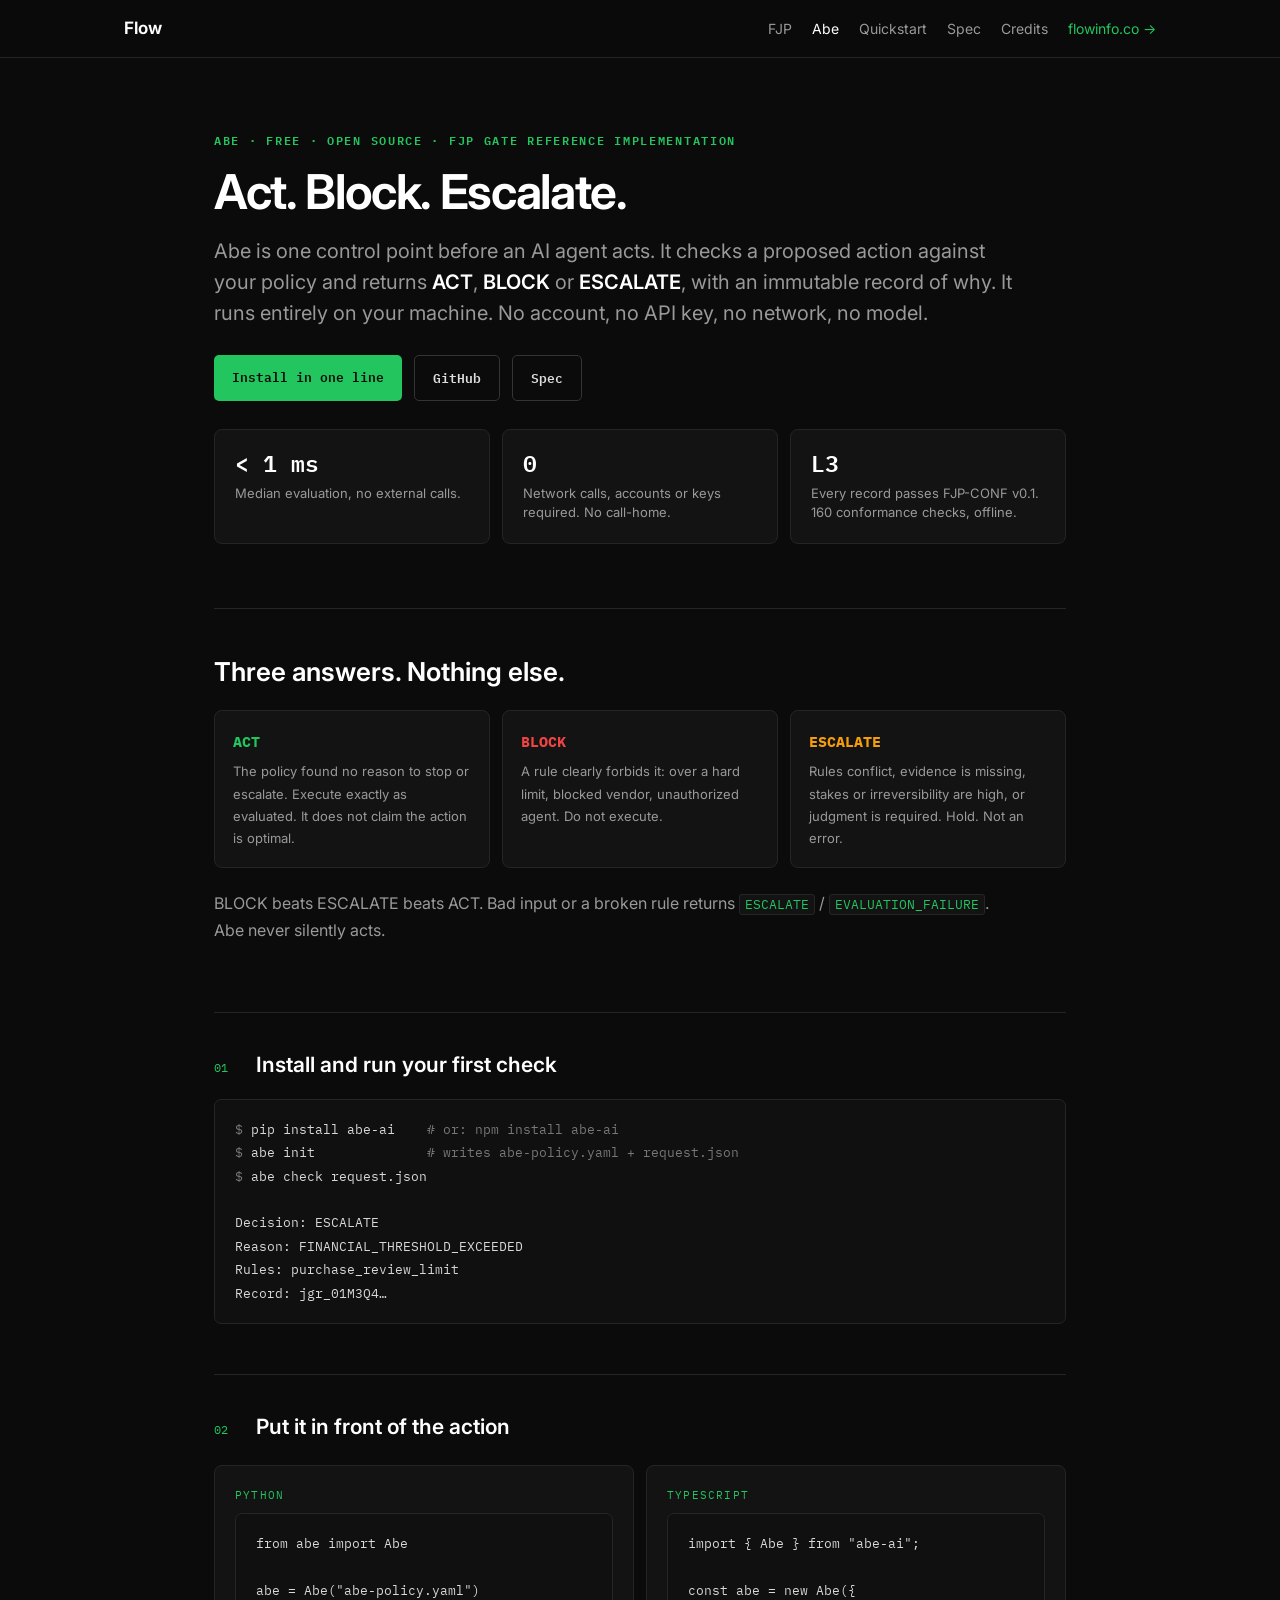
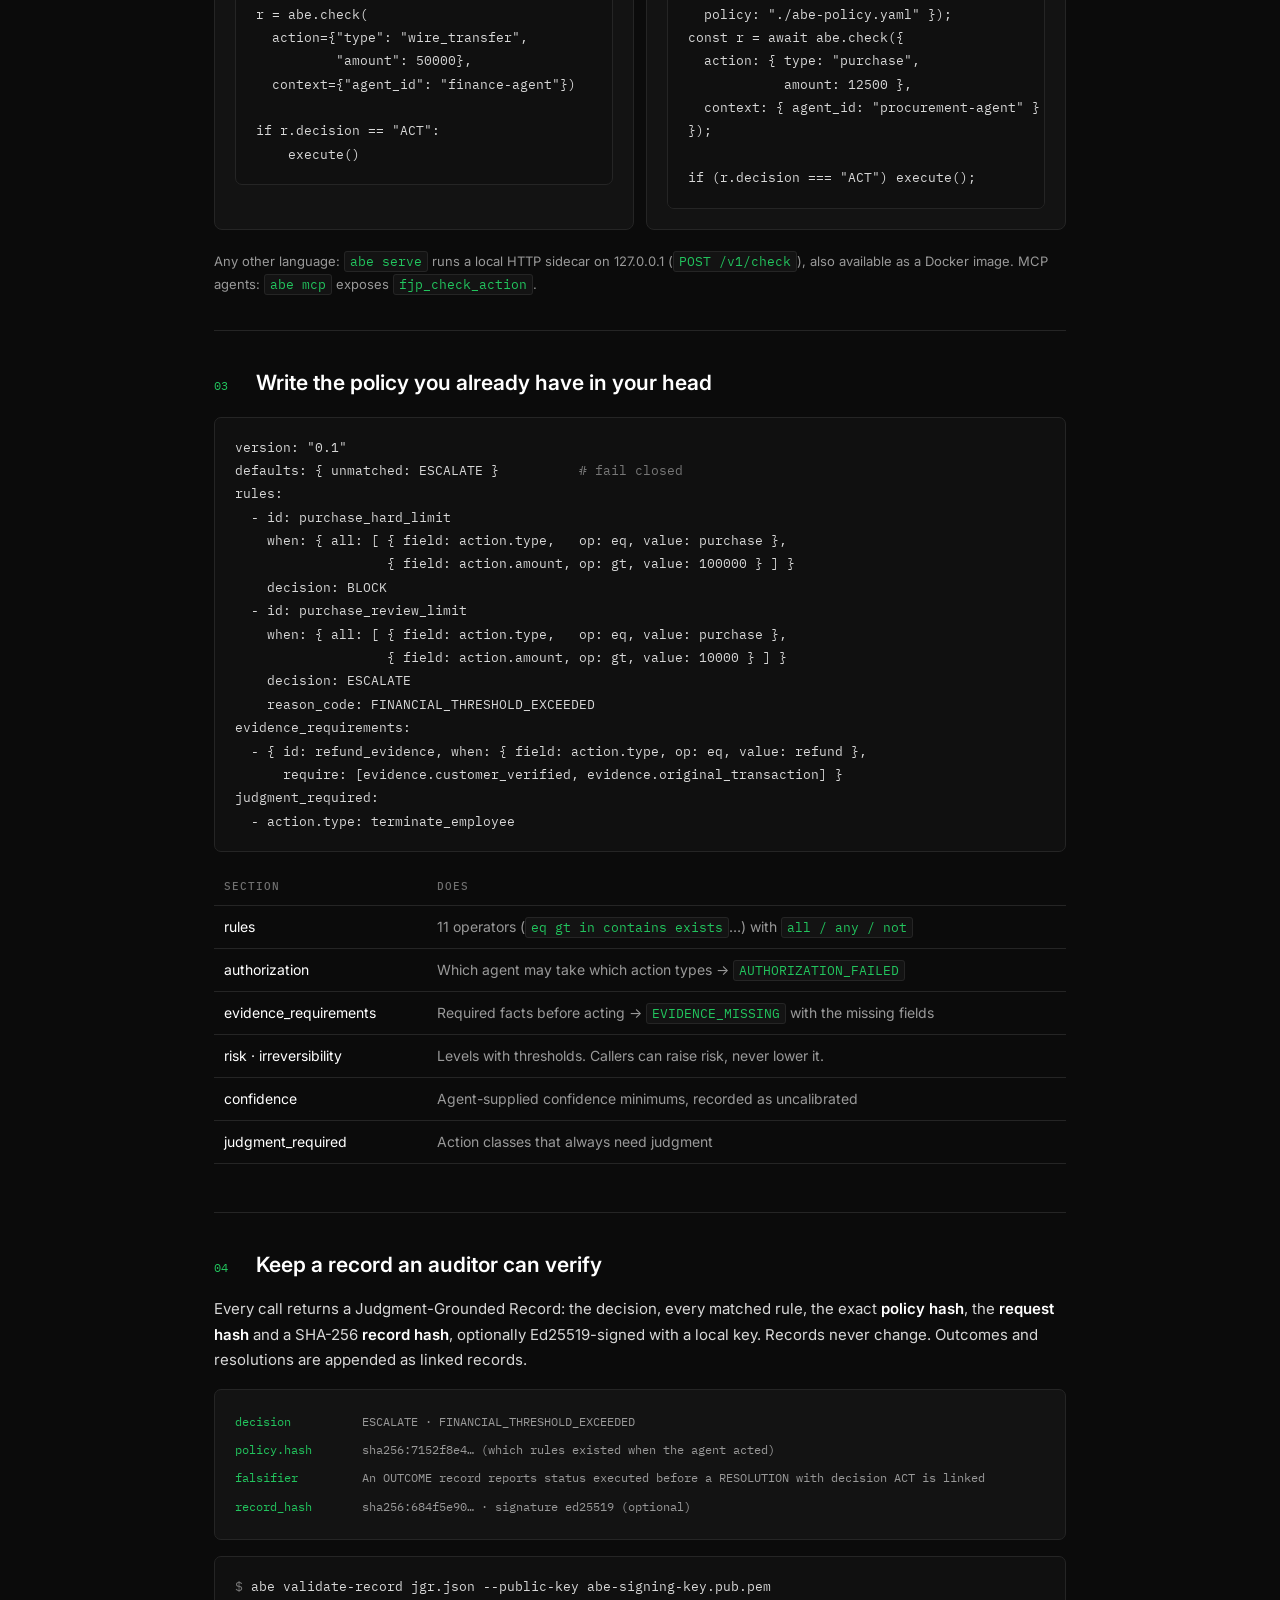
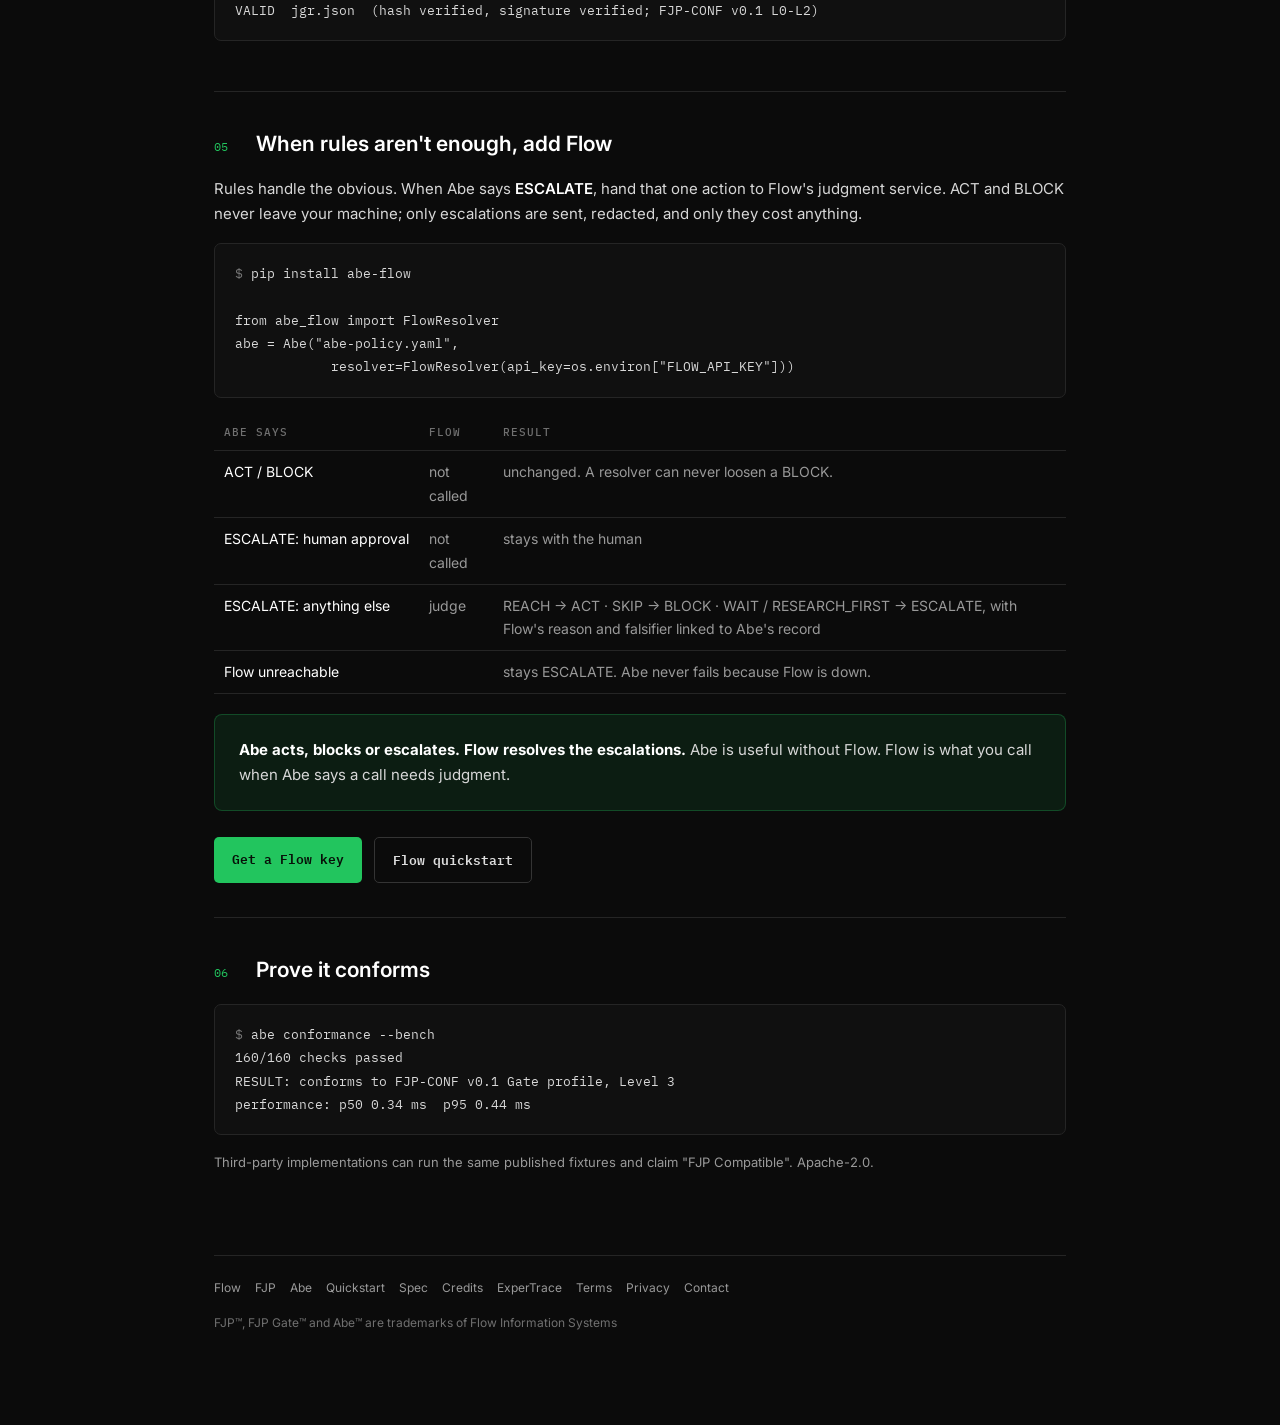
==== web/abe.html @ 2d12c3e0 "Add files via upload" ====
<!DOCTYPE html><html lang="en"><head><meta charset="UTF-8"><meta name="viewport" content="width=device-width, initial-scale=1.0"><title>Abe | Act. Block. Escalate.</title><meta name="description" content="Abe is one control point before an AI agent acts: deterministic ACT, BLOCK or ESCALATE with an immutable Judgment-Grounded Record. Free, local, no account."><link rel="preconnect" href="https://fonts.googleapis.com"><link href="https://fonts.googleapis.com/css2?family=IBM+Plex+Mono:wght@400;500;600&family=Inter:wght@400;500;600;650&display=swap" rel="stylesheet"><style>
*,*::before,*::after{box-sizing:border-box;margin:0;padding:0}
:root{--bg:#0b0b0b;--surface:#131313;--surface2:#101010;--border:#252525;--border2:#343434;--text:#d7d7d7;--muted:#999;--dim:#707070;--white:#fff;--green:#22c55e;--green2:#16a34a;--green-dim:rgba(34,197,94,.10);--amber:#f59e0b;--red:#ef4444;--mono:'IBM Plex Mono','Menlo','Consolas',monospace;--sans:'Inter',-apple-system,BlinkMacSystemFont,'Segoe UI',sans-serif}
html{scroll-behavior:smooth}body{background:var(--bg);color:var(--text);font-family:var(--sans);font-size:15px;line-height:1.7;-webkit-font-smoothing:antialiased}
a{color:var(--green);text-decoration:none}a:hover{text-decoration:underline}
.fnav{position:sticky;top:0;z-index:100;background:rgba(11,11,11,.96);border-bottom:1px solid var(--border);backdrop-filter:blur(8px)}
.fnav-in{max-width:1080px;margin:0 auto;padding:14px 24px;display:flex;justify-content:space-between;align-items:center;gap:18px}.brand{color:#fff;text-decoration:none;font-weight:650;font-size:17px}.navlinks{display:flex;gap:20px;align-items:center;white-space:nowrap}.navlinks a{color:var(--muted);text-decoration:none;font-size:14px}.navlinks a:hover,.navlinks a.on{color:#fff}.navlinks a.home{color:var(--green)}
.container{max-width:900px;margin:0 auto;padding:72px 24px 92px}.hero{margin-bottom:64px}.eyebrow{font-family:var(--mono);color:var(--green);font-size:12px;font-weight:600;letter-spacing:1.7px;text-transform:uppercase;margin-bottom:16px}h1{color:#fff;font-size:48px;line-height:1.08;letter-spacing:-1.35px;font-weight:650;max-width:860px}h2{color:#fff;font-size:26px;line-height:1.28;font-weight:620;margin-bottom:12px}h3{color:#fff;font-size:17px;line-height:1.4;font-weight:600;margin-bottom:7px}.lede{color:var(--muted);font-size:20px;line-height:1.55;max-width:800px;margin-top:18px}.hero-actions{display:flex;gap:12px;flex-wrap:wrap;margin-top:26px}.btn{display:inline-block;font-family:var(--mono);font-size:13px;font-weight:600;padding:11px 18px;border-radius:5px;text-decoration:none}.btn.primary{background:var(--green);color:#071008}.btn.secondary{border:1px solid var(--border2);color:#ddd}.btn:hover{opacity:.88;text-decoration:none}
.section{padding:46px 0;border-top:1px solid var(--border)}.section-intro{color:var(--muted);font-size:16px;max-width:780px;margin-bottom:22px}.small{color:var(--muted);font-size:13px}.mono{font-family:var(--mono)}.strong{color:#fff;font-weight:600}
.proof-strip{display:grid;grid-template-columns:repeat(3,1fr);gap:12px;margin:28px 0 14px}.metric{background:var(--surface);border:1px solid var(--border);border-radius:8px;padding:20px}.metric .n{font-family:var(--mono);font-size:23px;line-height:1.15;color:#fff;font-weight:600;margin-bottom:7px}.metric .l{font-size:13px;color:var(--muted);line-height:1.5}
.loop{display:grid;grid-template-columns:repeat(7,auto);gap:9px;align-items:center;margin:26px 0;overflow-x:auto;padding-bottom:5px}.loopbox{min-width:122px;background:var(--surface);border:1px solid var(--border);border-radius:7px;padding:16px 14px}.loopbox b{display:block;color:#fff;font-size:13px;margin-bottom:3px}.loopbox span{display:block;color:var(--muted);font-size:12px;line-height:1.4}.loopbox.hot{border-color:rgba(34,197,94,.5);background:var(--green-dim)}.arrow{font-family:var(--mono);color:var(--dim);text-align:center}.loop-return{font-family:var(--mono);font-size:12px;color:var(--green);margin-top:8px}
.callout{padding:22px 24px;border:1px solid rgba(34,197,94,.27);background:var(--green-dim);border-radius:8px;margin:20px 0}.callout strong{color:#fff}.quote{font-size:20px;line-height:1.55;color:#fff;margin:8px 0 4px;font-weight:500}
.case-grid{display:grid;grid-template-columns:1fr 1fr;gap:14px;margin:24px 0}.case{background:var(--surface);border:1px solid var(--border);border-radius:8px;overflow:hidden}.case-head{padding:20px 22px;border-bottom:1px solid var(--border)}.case-tag{font-family:var(--mono);font-size:11px;letter-spacing:1.2px;text-transform:uppercase;color:var(--green);margin-bottom:8px}.case-body{padding:22px}.case-body p{color:var(--muted);font-size:14px;margin-bottom:13px}.case-facts{display:grid;grid-template-columns:1fr 1fr;gap:8px;margin:18px 0}.fact{background:var(--surface2);border:1px solid var(--border);border-radius:6px;padding:12px}.fact b{display:block;color:#fff;font-family:var(--mono);font-size:16px;margin-bottom:2px}.fact span{font-size:11px;color:var(--muted);line-height:1.4;display:block}.case-verdict{border-top:1px solid var(--border);padding-top:16px;margin-top:16px}.case-verdict b{font-family:var(--mono);font-size:12px;color:var(--green);letter-spacing:.8px}.case-verdict p{margin-top:5px;margin-bottom:0;color:#ddd}
.agent-map{display:grid;grid-template-columns:1fr auto 1.1fr auto 1fr;gap:10px;align-items:stretch;margin:20px 0}.agentbox{background:var(--surface);border:1px solid var(--border);border-radius:7px;padding:18px}.agentbox.hot{background:var(--green-dim);border-color:rgba(34,197,94,.45)}.agentbox b{display:block;color:#fff;margin-bottom:5px}.agentbox span{color:var(--muted);font-size:13px;line-height:1.5}.postures{display:grid;grid-template-columns:repeat(3,1fr);gap:12px;margin:20px 0}.posture{background:var(--surface);border:1px solid var(--border);border-radius:7px;padding:16px}.posture b{font-family:var(--mono);display:block;margin-bottom:5px}.posture p{font-size:13px;color:var(--muted);margin:0}.posture.go b{color:var(--green)}.posture.hold b{color:var(--amber)}.posture.esc b{color:#fff}
.code{background:var(--surface2);border:1px solid var(--border);border-radius:7px;padding:18px 20px;font-family:var(--mono);font-size:13px;line-height:1.8;overflow-x:auto;white-space:pre;color:#d8d8d8;margin:16px 0}code{font-family:var(--mono);color:var(--green);background:var(--surface);border:1px solid var(--border);padding:1px 5px;border-radius:3px;font-size:13px}
.two{display:grid;grid-template-columns:1fr 1fr;gap:12px;margin:20px 0}.card{background:var(--surface);border:1px solid var(--border);border-radius:8px;padding:20px}.card p{font-size:14px;color:var(--muted);margin:0}.tag{font-family:var(--mono);font-size:11px;text-transform:uppercase;letter-spacing:1.2px;color:var(--green);margin-bottom:9px}.clean{list-style:none;display:grid;gap:9px;margin:16px 0}.clean li{color:var(--muted);padding-left:19px;position:relative}.clean li::before{content:'→';position:absolute;left:0;color:var(--green);font-family:var(--mono)}
.steps{counter-reset:step}.step{padding:34px 0;border-top:1px solid var(--border)}.step-head{display:flex;gap:14px;align-items:baseline;margin-bottom:14px}.step-num{font-family:var(--mono);font-size:12px;color:var(--green);min-width:28px}.step-title{font-size:21px;color:#fff;font-weight:600}.note{background:var(--green-dim);border:1px solid rgba(34,197,94,.25);border-radius:7px;padding:16px 18px;margin:16px 0;color:#ddd;font-size:14px}.note strong{color:#fff}
.record{background:var(--surface);border:1px solid var(--border);border-radius:7px;padding:18px 20px;margin:16px 0;font-family:var(--mono);font-size:12px}.record-row{display:grid;grid-template-columns:115px 1fr;gap:12px;padding:4px 0}.record-key{color:var(--green)}.record-val{color:var(--muted)}
.footer{border-top:1px solid var(--border);margin-top:48px;padding-top:22px;color:var(--dim);font-size:12px;display:flex;justify-content:space-between;gap:14px;flex-wrap:wrap}.footer a{color:var(--muted);text-decoration:none}.footer-links{display:flex;gap:14px;flex-wrap:wrap}
.specwrap{max-width:760px;margin:0 auto;padding:52px 24px 80px}.specwrap header{border-bottom:2px solid #ddd;padding-bottom:16px;margin-bottom:34px}.specwrap h1{font-family:var(--mono);font-size:21px;letter-spacing:.2px;color:#111}.specpage{background:#faf9f7;color:#222}.specpage .fnav{background:#faf9f7;border-color:#e3e1dc}.specpage .brand,.specpage .navlinks a.on{color:#111}.specpage .navlinks a{color:#777}.specpage .navlinks a:hover{color:#111}.specpage h2{font-family:var(--mono);font-size:11px;letter-spacing:1px;text-transform:uppercase;color:#888;margin:30px 0 8px}.specpage p,.specpage li{color:#333}.specpage code{background:#efede9;border-color:#e2dfd8;color:#111}.spec-meta{font-size:11px;color:#888;font-family:var(--mono)}.spec-table{width:100%;border-collapse:collapse;margin:12px 0 16px;font-size:12px}.spec-table th,.spec-table td{text-align:left;vertical-align:top;padding:7px 8px;border-bottom:1px solid #e5e2dc}.spec-table th{text-transform:uppercase;letter-spacing:.5px;color:#888;font-size:10px}.lvl{border-left:2px solid #222;padding-left:15px;margin:12px 0;color:#444}.lvl b{display:block;color:#222}.spec-callout{background:#f1efe9;border:1px solid #e1ddd4;border-radius:4px;padding:16px;margin:16px 0;font-size:13px}.specpage .footer{border-color:#e5e2dc;color:#aaa}.specpage .footer a{color:#777}
.worked{background:var(--surface);border:1px solid rgba(245,158,11,.35);border-radius:8px;padding:22px;margin:20px 0}.worked .label{font-family:var(--mono);font-size:10px;letter-spacing:1.2px;text-transform:uppercase;color:var(--amber);margin-bottom:8px}.worked h3{font-size:18px;color:#fff;margin-bottom:10px}.worked p{font-size:14px;color:var(--muted);margin-bottom:10px}.worked .chain{font-family:var(--mono);font-size:12px;line-height:1.8;color:var(--text);background:#0f0f0f;border:1px solid var(--border);border-radius:6px;padding:14px 16px;margin:14px 0}.worked strong{color:#fff}
@media(max-width:760px){.container{padding-top:52px}h1{font-size:38px}.lede{font-size:18px}.proof-strip,.case-grid,.two,.postures{grid-template-columns:1fr}.agent-map{grid-template-columns:1fr}.agent-map .arrow{transform:rotate(90deg)}.navlinks{overflow-x:auto;gap:14px}.navlinks a.home{display:none}.case-facts{grid-template-columns:1fr 1fr}.loop{grid-template-columns:1fr}.loop .arrow{transform:rotate(90deg)}.loopbox{min-width:0}.record-row{grid-template-columns:1fr}.specwrap{padding-top:34px}}

.dec{display:grid;grid-template-columns:repeat(3,1fr);gap:12px;margin:22px 0}.decbox{background:var(--surface);border:1px solid var(--border);border-radius:8px;padding:18px}.decbox b{font-family:var(--mono);display:block;margin-bottom:6px;font-size:15px}.decbox p{font-size:13px;color:var(--muted);margin:0}.decbox.act b{color:var(--green)}.decbox.block b{color:var(--red)}.decbox.esc b{color:var(--amber)}
.tbl{width:100%;border-collapse:collapse;margin:14px 0;font-size:14px}.tbl th,.tbl td{text-align:left;padding:9px 10px;border-bottom:1px solid var(--border);vertical-align:top}.tbl th{font-family:var(--mono);font-size:11px;letter-spacing:1px;text-transform:uppercase;color:var(--dim);font-weight:500}.tbl td{color:var(--muted)}.tbl td:first-child{color:#fff;white-space:nowrap}
.two>.card,.dec>.decbox{min-width:0}
@media(max-width:760px){.dec{grid-template-columns:1fr}.tbl{font-size:13px}.tbl td:first-child{white-space:normal}}
</style></head><body>
<nav class="fnav" aria-label="Site"><div class="fnav-in"><a class="brand" href="https://flowinfo.co/">Flow</a><div class="navlinks"><a href="/">FJP</a><a class="on" href="/abe">Abe</a><a href="/quickstart">Quickstart</a><a href="/conformance/v0.1/">Spec</a><a href="/credits">Credits</a><a class="home" href="https://flowinfo.co/">flowinfo.co →</a></div></div></nav><main class="container">
<section class="hero"><div class="eyebrow">Abe · free · open source · FJP Gate reference implementation</div><h1>Act. Block. Escalate.</h1><p class="lede">Abe is one control point before an AI agent acts. It checks a proposed action against your policy and returns <span class="strong">ACT</span>, <span class="strong">BLOCK</span> or <span class="strong">ESCALATE</span>, with an immutable record of why. It runs entirely on your machine. No account, no API key, no network, no model.</p><div class="hero-actions"><a class="btn primary" href="#install">Install in one line</a><a class="btn secondary" href="https://github.com/flowinfosystems-index/abe">GitHub</a><a class="btn secondary" href="https://github.com/flowinfosystems-index/abe/blob/main/SPEC.md">Spec</a></div>
<div class="proof-strip"><div class="metric"><div class="n">&lt; 1 ms</div><div class="l">Median evaluation, no external calls.</div></div><div class="metric"><div class="n">0</div><div class="l">Network calls, accounts or keys required. No call-home.</div></div><div class="metric"><div class="n">L3</div><div class="l">Every record passes FJP-CONF v0.1. 160 conformance checks, offline.</div></div></div></section>

<section class="section"><h2>Three answers. Nothing else.</h2><div class="dec"><div class="decbox act"><b>ACT</b><p>The policy found no reason to stop or escalate. Execute exactly as evaluated. It does not claim the action is optimal.</p></div><div class="decbox block"><b>BLOCK</b><p>A rule clearly forbids it: over a hard limit, blocked vendor, unauthorized agent. Do not execute.</p></div><div class="decbox esc"><b>ESCALATE</b><p>Rules conflict, evidence is missing, stakes or irreversibility are high, or judgment is required. Hold. Not an error.</p></div></div><p class="section-intro">BLOCK beats ESCALATE beats ACT. Bad input or a broken rule returns <code>ESCALATE</code> / <code>EVALUATION_FAILURE</code>. Abe never silently acts.</p></section>

<section class="step" id="install"><div class="step-head"><span class="step-num">01</span><span class="step-title">Install and run your first check</span></div><div class="code"><span style="color:#777">$</span> pip install abe-ai    <span style="color:#777"># or: npm install abe-ai</span>
<span style="color:#777">$</span> abe init              <span style="color:#777"># writes abe-policy.yaml + request.json</span>
<span style="color:#777">$</span> abe check request.json

Decision: ESCALATE
Reason: FINANCIAL_THRESHOLD_EXCEEDED
Rules: purchase_review_limit
Record: jgr_01M3Q4…</div></section>

<section class="step"><div class="step-head"><span class="step-num">02</span><span class="step-title">Put it in front of the action</span></div><div class="two"><div class="card"><div class="tag">Python</div><div class="code" style="margin:0">from abe import Abe

abe = Abe("abe-policy.yaml")
r = abe.check(
  action={"type": "wire_transfer",
          "amount": 50000},
  context={"agent_id": "finance-agent"})

if r.decision == "ACT":
    execute()</div></div><div class="card"><div class="tag">TypeScript</div><div class="code" style="margin:0">import { Abe } from "abe-ai";

const abe = new Abe({
  policy: "./abe-policy.yaml" });
const r = await abe.check({
  action: { type: "purchase",
            amount: 12500 },
  context: { agent_id: "procurement-agent" }
});

if (r.decision === "ACT") execute();</div></div></div><p class="small">Any other language: <code>abe serve</code> runs a local HTTP sidecar on 127.0.0.1 (<code>POST /v1/check</code>), also available as a Docker image. MCP agents: <code>abe mcp</code> exposes <code>fjp_check_action</code>.</p></section>

<section class="step"><div class="step-head"><span class="step-num">03</span><span class="step-title">Write the policy you already have in your head</span></div><div class="code">version: "0.1"
defaults: { unmatched: ESCALATE }          <span style="color:#777"># fail closed</span>
rules:
  - id: purchase_hard_limit
    when: { all: [ { field: action.type,   op: eq, value: purchase },
                   { field: action.amount, op: gt, value: 100000 } ] }
    decision: BLOCK
  - id: purchase_review_limit
    when: { all: [ { field: action.type,   op: eq, value: purchase },
                   { field: action.amount, op: gt, value: 10000 } ] }
    decision: ESCALATE
    reason_code: FINANCIAL_THRESHOLD_EXCEEDED
evidence_requirements:
  - { id: refund_evidence, when: { field: action.type, op: eq, value: refund },
      require: [evidence.customer_verified, evidence.original_transaction] }
judgment_required:
  - action.type: terminate_employee</div><table class="tbl"><tr><th>Section</th><th>Does</th></tr><tr><td>rules</td><td>11 operators (<code>eq gt in contains exists</code>…) with <code>all / any / not</code></td></tr><tr><td>authorization</td><td>Which agent may take which action types → <code>AUTHORIZATION_FAILED</code></td></tr><tr><td>evidence_requirements</td><td>Required facts before acting → <code>EVIDENCE_MISSING</code> with the missing fields</td></tr><tr><td>risk · irreversibility</td><td>Levels with thresholds. Callers can raise risk, never lower it.</td></tr><tr><td>confidence</td><td>Agent-supplied confidence minimums, recorded as uncalibrated</td></tr><tr><td>judgment_required</td><td>Action classes that always need judgment</td></tr></table></section>

<section class="step"><div class="step-head"><span class="step-num">04</span><span class="step-title">Keep a record an auditor can verify</span></div><p>Every call returns a Judgment-Grounded Record: the decision, every matched rule, the exact <span class="strong">policy hash</span>, the <span class="strong">request hash</span> and a SHA-256 <span class="strong">record hash</span>, optionally Ed25519-signed with a local key. Records never change. Outcomes and resolutions are appended as linked records.</p><div class="record"><div class="record-row"><span class="record-key">decision</span><span class="record-val">ESCALATE · FINANCIAL_THRESHOLD_EXCEEDED</span></div><div class="record-row"><span class="record-key">policy.hash</span><span class="record-val">sha256:7152f8e4… (which rules existed when the agent acted)</span></div><div class="record-row"><span class="record-key">falsifier</span><span class="record-val">An OUTCOME record reports status executed before a RESOLUTION with decision ACT is linked</span></div><div class="record-row"><span class="record-key">record_hash</span><span class="record-val">sha256:684f5e90… · signature ed25519 (optional)</span></div></div><div class="code"><span style="color:#777">$</span> abe validate-record jgr.json --public-key abe-signing-key.pub.pem
VALID  jgr.json  (hash verified, signature verified; FJP-CONF v0.1 L0-L2)</div></section>

<section class="step" id="flow"><div class="step-head"><span class="step-num">05</span><span class="step-title">When rules aren't enough, add Flow</span></div><p>Rules handle the obvious. When Abe says <span class="strong">ESCALATE</span>, hand that one action to Flow's judgment service. ACT and BLOCK never leave your machine; only escalations are sent, redacted, and only they cost anything.</p><div class="code"><span style="color:#777">$</span> pip install abe-flow

from abe_flow import FlowResolver
abe = Abe("abe-policy.yaml",
            resolver=FlowResolver(api_key=os.environ["FLOW_API_KEY"]))</div><table class="tbl"><tr><th>Abe says</th><th>Flow</th><th>Result</th></tr><tr><td>ACT / BLOCK</td><td>not called</td><td>unchanged. A resolver can never loosen a BLOCK.</td></tr><tr><td>ESCALATE: human approval</td><td>not called</td><td>stays with the human</td></tr><tr><td>ESCALATE: anything else</td><td>judge</td><td>REACH → ACT · SKIP → BLOCK · WAIT / RESEARCH_FIRST → ESCALATE, with Flow's reason and falsifier linked to Abe's record</td></tr><tr><td>Flow unreachable</td><td></td><td>stays ESCALATE. Abe never fails because Flow is down.</td></tr></table><div class="callout"><strong>Abe acts, blocks or escalates. Flow resolves the escalations.</strong> Abe is useful without Flow. Flow is what you call when Abe says a call needs judgment.</div><div class="hero-actions"><a class="btn primary" href="/credits">Get a Flow key</a><a class="btn secondary" href="/quickstart">Flow quickstart</a></div></section>

<section class="step"><div class="step-head"><span class="step-num">06</span><span class="step-title">Prove it conforms</span></div><div class="code"><span style="color:#777">$</span> abe conformance --bench
160/160 checks passed
RESULT: conforms to FJP-CONF v0.1 Gate profile, Level 3
performance: p50 0.34 ms  p95 0.44 ms</div><p class="small">Third-party implementations can run the same published fixtures and claim "FJP Compatible". Apache-2.0.</p></section>

<footer class="footer"><div class="footer-links"><a href="https://flowinfo.co/">Flow</a><a href="/">FJP</a><a href="/abe">Abe</a><a href="/quickstart">Quickstart</a><a href="/conformance/v0.1/">Spec</a><a href="/credits">Credits</a><a href="https://flowinfo.co/expertrace">ExperTrace</a><a href="https://flowinfo.co/terms">Terms</a><a href="https://flowinfo.co/privacy">Privacy</a><a href="mailto:hello@flowinfo.co">Contact</a></div><span>FJP™, FJP Gate™ and Abe™ are trademarks of Flow Information Systems</span></footer>
</main></body></html>
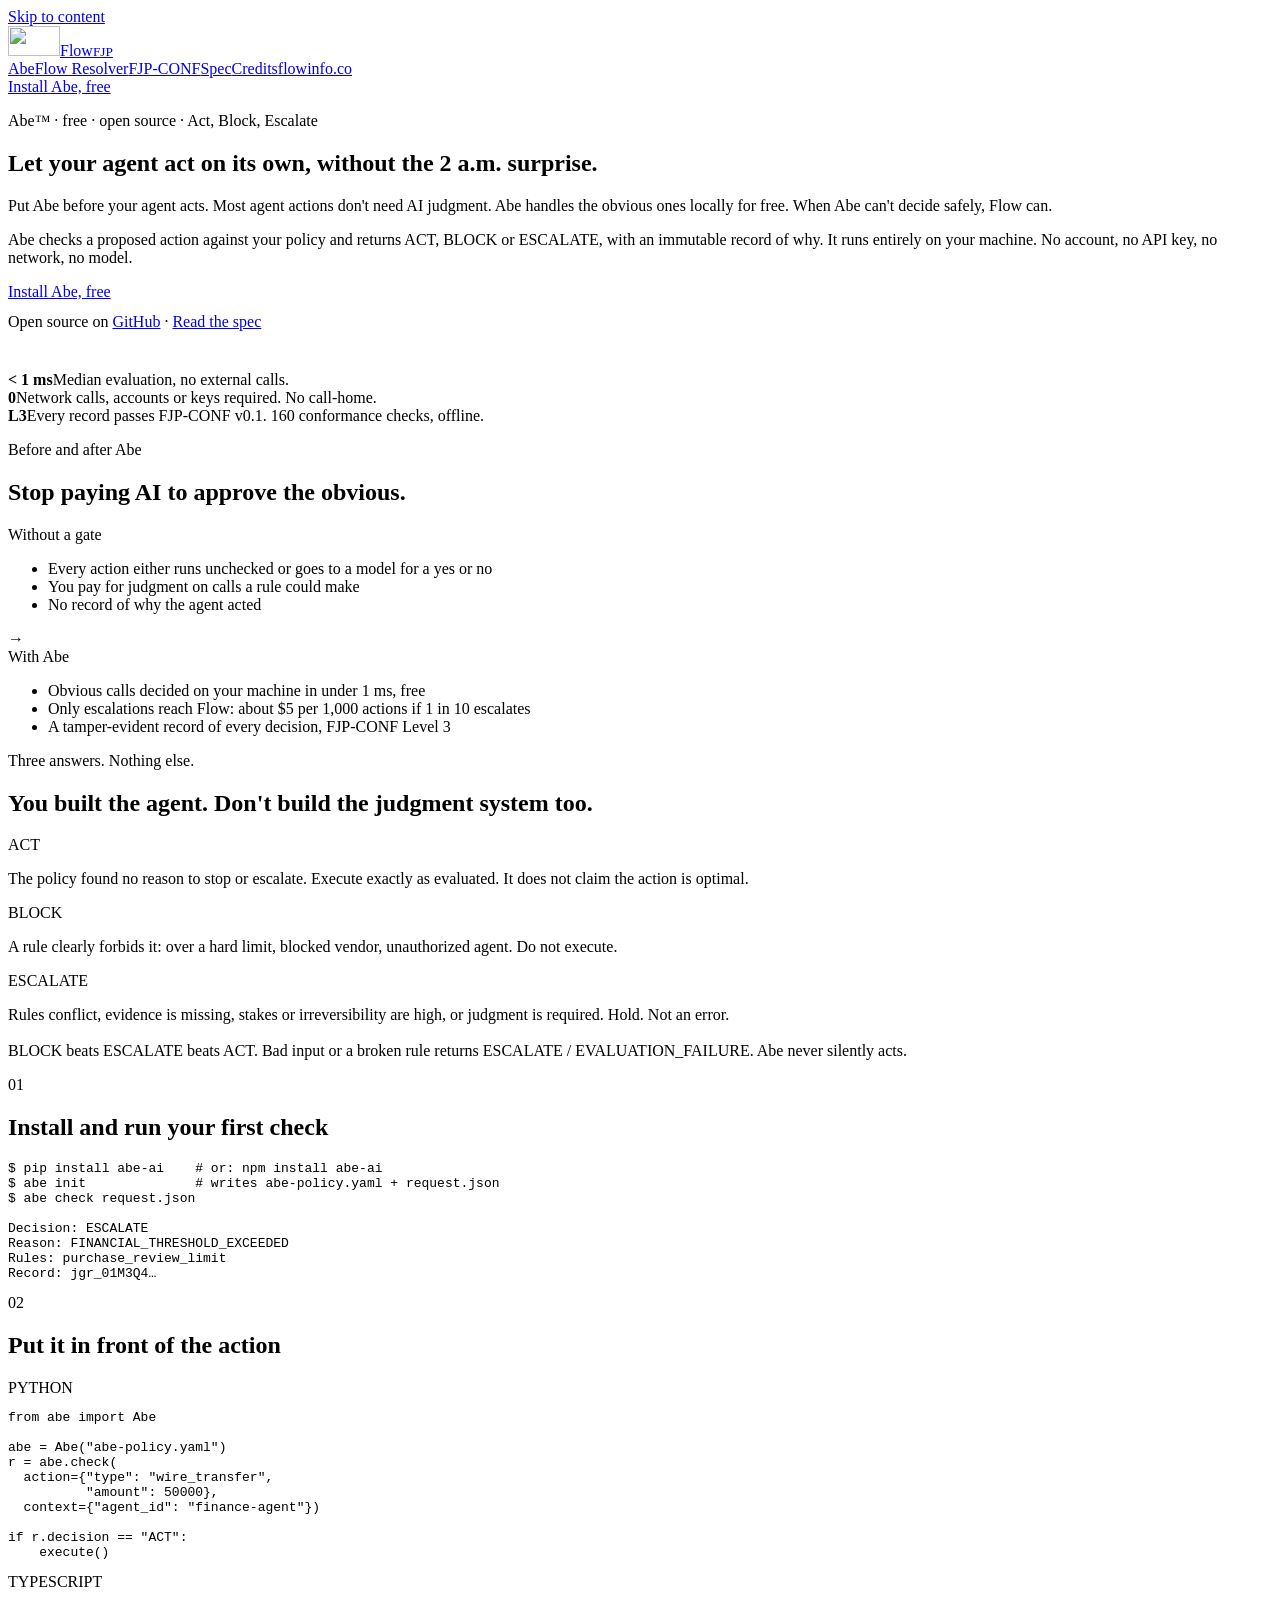
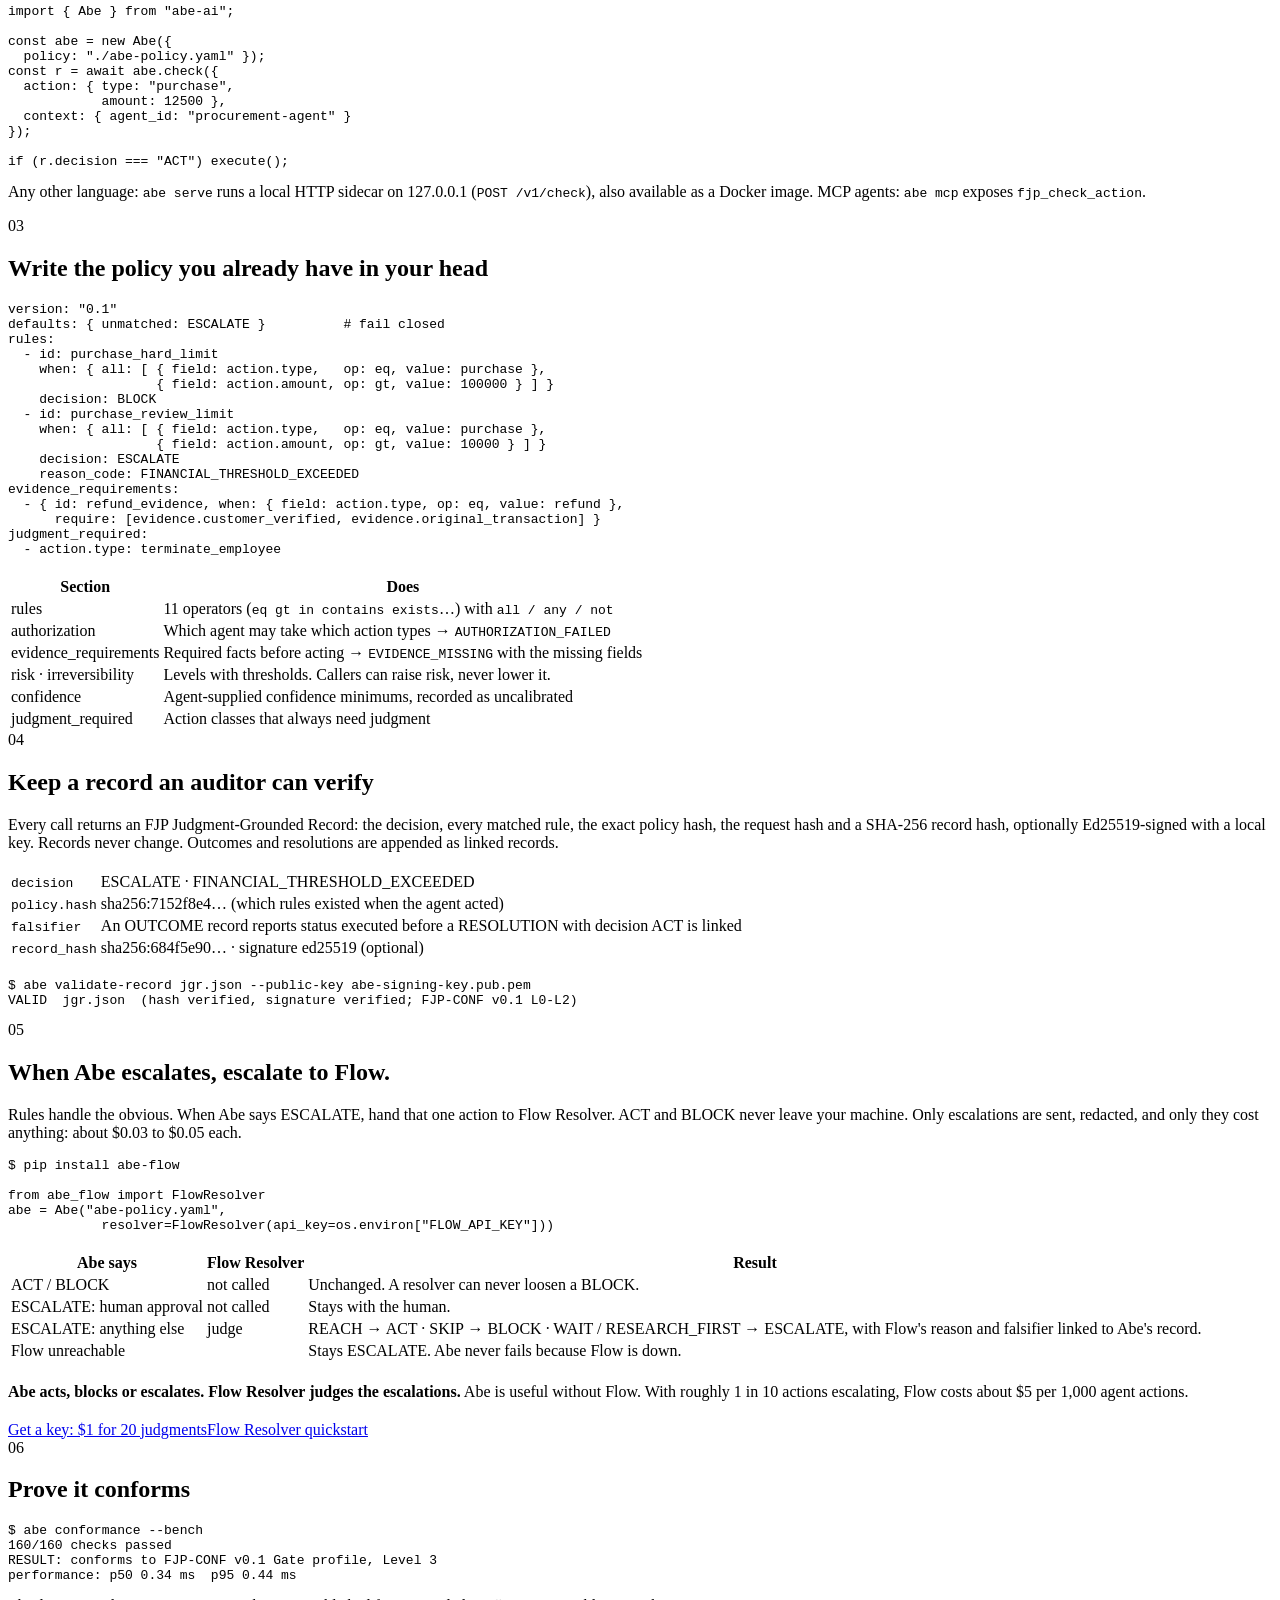
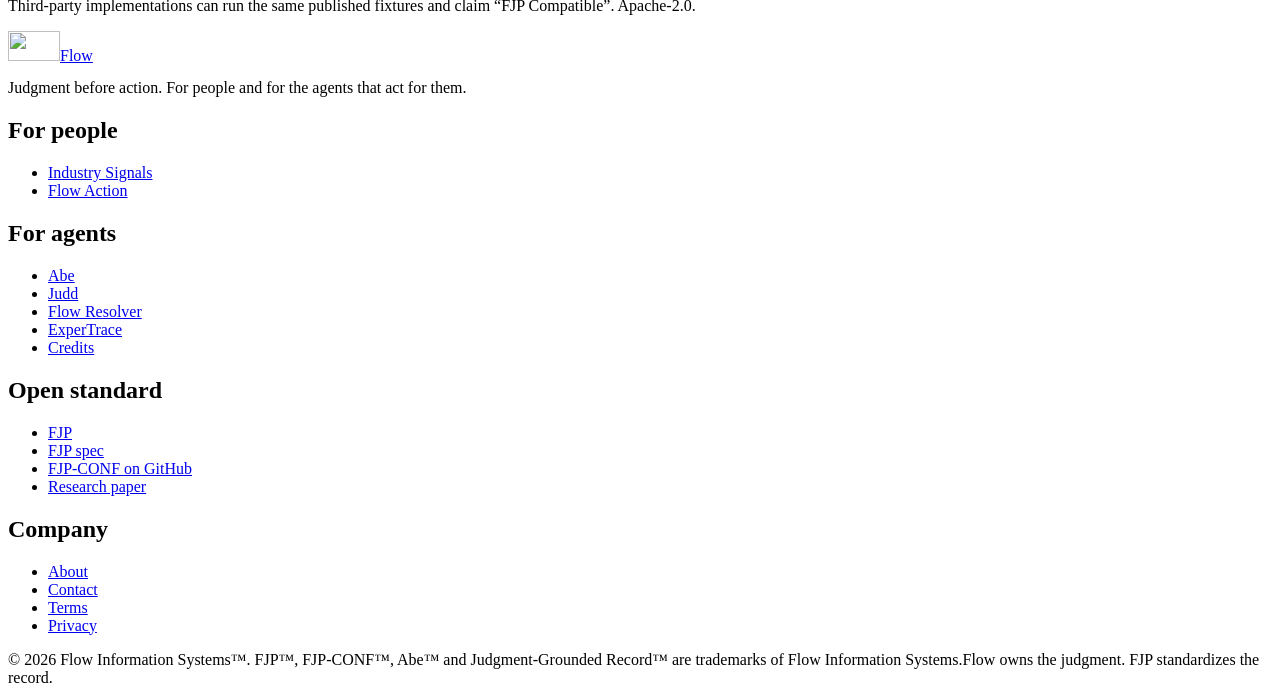
==== commit f121f385: "Add files via upload" ====
--- a/web/abe.html
+++ b/web/abe.html
@@ -1,47 +1,80 @@
-<!DOCTYPE html><html lang="en"><head><meta charset="UTF-8"><meta name="viewport" content="width=device-width, initial-scale=1.0"><title>Abe | Act. Block. Escalate.</title><meta name="description" content="Abe is one control point before an AI agent acts: deterministic ACT, BLOCK or ESCALATE with an immutable Judgment-Grounded Record. Free, local, no account."><link rel="preconnect" href="https://fonts.googleapis.com"><link href="https://fonts.googleapis.com/css2?family=IBM+Plex+Mono:wght@400;500;600&family=Inter:wght@400;500;600;650&display=swap" rel="stylesheet"><style>
-*,*::before,*::after{box-sizing:border-box;margin:0;padding:0}
-:root{--bg:#0b0b0b;--surface:#131313;--surface2:#101010;--border:#252525;--border2:#343434;--text:#d7d7d7;--muted:#999;--dim:#707070;--white:#fff;--green:#22c55e;--green2:#16a34a;--green-dim:rgba(34,197,94,.10);--amber:#f59e0b;--red:#ef4444;--mono:'IBM Plex Mono','Menlo','Consolas',monospace;--sans:'Inter',-apple-system,BlinkMacSystemFont,'Segoe UI',sans-serif}
-html{scroll-behavior:smooth}body{background:var(--bg);color:var(--text);font-family:var(--sans);font-size:15px;line-height:1.7;-webkit-font-smoothing:antialiased}
-a{color:var(--green);text-decoration:none}a:hover{text-decoration:underline}
-.fnav{position:sticky;top:0;z-index:100;background:rgba(11,11,11,.96);border-bottom:1px solid var(--border);backdrop-filter:blur(8px)}
-.fnav-in{max-width:1080px;margin:0 auto;padding:14px 24px;display:flex;justify-content:space-between;align-items:center;gap:18px}.brand{color:#fff;text-decoration:none;font-weight:650;font-size:17px}.navlinks{display:flex;gap:20px;align-items:center;white-space:nowrap}.navlinks a{color:var(--muted);text-decoration:none;font-size:14px}.navlinks a:hover,.navlinks a.on{color:#fff}.navlinks a.home{color:var(--green)}
-.container{max-width:900px;margin:0 auto;padding:72px 24px 92px}.hero{margin-bottom:64px}.eyebrow{font-family:var(--mono);color:var(--green);font-size:12px;font-weight:600;letter-spacing:1.7px;text-transform:uppercase;margin-bottom:16px}h1{color:#fff;font-size:48px;line-height:1.08;letter-spacing:-1.35px;font-weight:650;max-width:860px}h2{color:#fff;font-size:26px;line-height:1.28;font-weight:620;margin-bottom:12px}h3{color:#fff;font-size:17px;line-height:1.4;font-weight:600;margin-bottom:7px}.lede{color:var(--muted);font-size:20px;line-height:1.55;max-width:800px;margin-top:18px}.hero-actions{display:flex;gap:12px;flex-wrap:wrap;margin-top:26px}.btn{display:inline-block;font-family:var(--mono);font-size:13px;font-weight:600;padding:11px 18px;border-radius:5px;text-decoration:none}.btn.primary{background:var(--green);color:#071008}.btn.secondary{border:1px solid var(--border2);color:#ddd}.btn:hover{opacity:.88;text-decoration:none}
-.section{padding:46px 0;border-top:1px solid var(--border)}.section-intro{color:var(--muted);font-size:16px;max-width:780px;margin-bottom:22px}.small{color:var(--muted);font-size:13px}.mono{font-family:var(--mono)}.strong{color:#fff;font-weight:600}
-.proof-strip{display:grid;grid-template-columns:repeat(3,1fr);gap:12px;margin:28px 0 14px}.metric{background:var(--surface);border:1px solid var(--border);border-radius:8px;padding:20px}.metric .n{font-family:var(--mono);font-size:23px;line-height:1.15;color:#fff;font-weight:600;margin-bottom:7px}.metric .l{font-size:13px;color:var(--muted);line-height:1.5}
-.loop{display:grid;grid-template-columns:repeat(7,auto);gap:9px;align-items:center;margin:26px 0;overflow-x:auto;padding-bottom:5px}.loopbox{min-width:122px;background:var(--surface);border:1px solid var(--border);border-radius:7px;padding:16px 14px}.loopbox b{display:block;color:#fff;font-size:13px;margin-bottom:3px}.loopbox span{display:block;color:var(--muted);font-size:12px;line-height:1.4}.loopbox.hot{border-color:rgba(34,197,94,.5);background:var(--green-dim)}.arrow{font-family:var(--mono);color:var(--dim);text-align:center}.loop-return{font-family:var(--mono);font-size:12px;color:var(--green);margin-top:8px}
-.callout{padding:22px 24px;border:1px solid rgba(34,197,94,.27);background:var(--green-dim);border-radius:8px;margin:20px 0}.callout strong{color:#fff}.quote{font-size:20px;line-height:1.55;color:#fff;margin:8px 0 4px;font-weight:500}
-.case-grid{display:grid;grid-template-columns:1fr 1fr;gap:14px;margin:24px 0}.case{background:var(--surface);border:1px solid var(--border);border-radius:8px;overflow:hidden}.case-head{padding:20px 22px;border-bottom:1px solid var(--border)}.case-tag{font-family:var(--mono);font-size:11px;letter-spacing:1.2px;text-transform:uppercase;color:var(--green);margin-bottom:8px}.case-body{padding:22px}.case-body p{color:var(--muted);font-size:14px;margin-bottom:13px}.case-facts{display:grid;grid-template-columns:1fr 1fr;gap:8px;margin:18px 0}.fact{background:var(--surface2);border:1px solid var(--border);border-radius:6px;padding:12px}.fact b{display:block;color:#fff;font-family:var(--mono);font-size:16px;margin-bottom:2px}.fact span{font-size:11px;color:var(--muted);line-height:1.4;display:block}.case-verdict{border-top:1px solid var(--border);padding-top:16px;margin-top:16px}.case-verdict b{font-family:var(--mono);font-size:12px;color:var(--green);letter-spacing:.8px}.case-verdict p{margin-top:5px;margin-bottom:0;color:#ddd}
-.agent-map{display:grid;grid-template-columns:1fr auto 1.1fr auto 1fr;gap:10px;align-items:stretch;margin:20px 0}.agentbox{background:var(--surface);border:1px solid var(--border);border-radius:7px;padding:18px}.agentbox.hot{background:var(--green-dim);border-color:rgba(34,197,94,.45)}.agentbox b{display:block;color:#fff;margin-bottom:5px}.agentbox span{color:var(--muted);font-size:13px;line-height:1.5}.postures{display:grid;grid-template-columns:repeat(3,1fr);gap:12px;margin:20px 0}.posture{background:var(--surface);border:1px solid var(--border);border-radius:7px;padding:16px}.posture b{font-family:var(--mono);display:block;margin-bottom:5px}.posture p{font-size:13px;color:var(--muted);margin:0}.posture.go b{color:var(--green)}.posture.hold b{color:var(--amber)}.posture.esc b{color:#fff}
-.code{background:var(--surface2);border:1px solid var(--border);border-radius:7px;padding:18px 20px;font-family:var(--mono);font-size:13px;line-height:1.8;overflow-x:auto;white-space:pre;color:#d8d8d8;margin:16px 0}code{font-family:var(--mono);color:var(--green);background:var(--surface);border:1px solid var(--border);padding:1px 5px;border-radius:3px;font-size:13px}
-.two{display:grid;grid-template-columns:1fr 1fr;gap:12px;margin:20px 0}.card{background:var(--surface);border:1px solid var(--border);border-radius:8px;padding:20px}.card p{font-size:14px;color:var(--muted);margin:0}.tag{font-family:var(--mono);font-size:11px;text-transform:uppercase;letter-spacing:1.2px;color:var(--green);margin-bottom:9px}.clean{list-style:none;display:grid;gap:9px;margin:16px 0}.clean li{color:var(--muted);padding-left:19px;position:relative}.clean li::before{content:'→';position:absolute;left:0;color:var(--green);font-family:var(--mono)}
-.steps{counter-reset:step}.step{padding:34px 0;border-top:1px solid var(--border)}.step-head{display:flex;gap:14px;align-items:baseline;margin-bottom:14px}.step-num{font-family:var(--mono);font-size:12px;color:var(--green);min-width:28px}.step-title{font-size:21px;color:#fff;font-weight:600}.note{background:var(--green-dim);border:1px solid rgba(34,197,94,.25);border-radius:7px;padding:16px 18px;margin:16px 0;color:#ddd;font-size:14px}.note strong{color:#fff}
-.record{background:var(--surface);border:1px solid var(--border);border-radius:7px;padding:18px 20px;margin:16px 0;font-family:var(--mono);font-size:12px}.record-row{display:grid;grid-template-columns:115px 1fr;gap:12px;padding:4px 0}.record-key{color:var(--green)}.record-val{color:var(--muted)}
-.footer{border-top:1px solid var(--border);margin-top:48px;padding-top:22px;color:var(--dim);font-size:12px;display:flex;justify-content:space-between;gap:14px;flex-wrap:wrap}.footer a{color:var(--muted);text-decoration:none}.footer-links{display:flex;gap:14px;flex-wrap:wrap}
-.specwrap{max-width:760px;margin:0 auto;padding:52px 24px 80px}.specwrap header{border-bottom:2px solid #ddd;padding-bottom:16px;margin-bottom:34px}.specwrap h1{font-family:var(--mono);font-size:21px;letter-spacing:.2px;color:#111}.specpage{background:#faf9f7;color:#222}.specpage .fnav{background:#faf9f7;border-color:#e3e1dc}.specpage .brand,.specpage .navlinks a.on{color:#111}.specpage .navlinks a{color:#777}.specpage .navlinks a:hover{color:#111}.specpage h2{font-family:var(--mono);font-size:11px;letter-spacing:1px;text-transform:uppercase;color:#888;margin:30px 0 8px}.specpage p,.specpage li{color:#333}.specpage code{background:#efede9;border-color:#e2dfd8;color:#111}.spec-meta{font-size:11px;color:#888;font-family:var(--mono)}.spec-table{width:100%;border-collapse:collapse;margin:12px 0 16px;font-size:12px}.spec-table th,.spec-table td{text-align:left;vertical-align:top;padding:7px 8px;border-bottom:1px solid #e5e2dc}.spec-table th{text-transform:uppercase;letter-spacing:.5px;color:#888;font-size:10px}.lvl{border-left:2px solid #222;padding-left:15px;margin:12px 0;color:#444}.lvl b{display:block;color:#222}.spec-callout{background:#f1efe9;border:1px solid #e1ddd4;border-radius:4px;padding:16px;margin:16px 0;font-size:13px}.specpage .footer{border-color:#e5e2dc;color:#aaa}.specpage .footer a{color:#777}
-.worked{background:var(--surface);border:1px solid rgba(245,158,11,.35);border-radius:8px;padding:22px;margin:20px 0}.worked .label{font-family:var(--mono);font-size:10px;letter-spacing:1.2px;text-transform:uppercase;color:var(--amber);margin-bottom:8px}.worked h3{font-size:18px;color:#fff;margin-bottom:10px}.worked p{font-size:14px;color:var(--muted);margin-bottom:10px}.worked .chain{font-family:var(--mono);font-size:12px;line-height:1.8;color:var(--text);background:#0f0f0f;border:1px solid var(--border);border-radius:6px;padding:14px 16px;margin:14px 0}.worked strong{color:#fff}
-@media(max-width:760px){.container{padding-top:52px}h1{font-size:38px}.lede{font-size:18px}.proof-strip,.case-grid,.two,.postures{grid-template-columns:1fr}.agent-map{grid-template-columns:1fr}.agent-map .arrow{transform:rotate(90deg)}.navlinks{overflow-x:auto;gap:14px}.navlinks a.home{display:none}.case-facts{grid-template-columns:1fr 1fr}.loop{grid-template-columns:1fr}.loop .arrow{transform:rotate(90deg)}.loopbox{min-width:0}.record-row{grid-template-columns:1fr}.specwrap{padding-top:34px}}
+<!DOCTYPE html>
+<html lang="en">
+<head>
+<meta charset="utf-8">
+<meta name="viewport" content="width=device-width, initial-scale=1">
+<title>Abe | Put Abe before your agent acts</title>
+<meta name="description" content="Abe is a free, open-source, local Act, Block, Escalate gate for AI agents. No API key, no network, no model. Only escalations go to Flow Resolver.">
+<link rel="canonical" href="https://fjp.flowinfo.co/abe">
+<meta property="og:type" content="website"><meta property="og:title" content="Abe | Put Abe before your agent acts"><meta property="og:description" content="Abe is a free, open-source, local Act, Block, Escalate gate for AI agents. No API key, no network, no model. Only escalations go to Flow Resolver."><meta property="og:url" content="https://fjp.flowinfo.co/abe"><meta property="og:site_name" content="Flow Information Systems"><meta property="og:image" content="https://flowinfo.co/og-image.png">
+<meta name="twitter:card" content="summary_large_image">
+<link rel="icon" href="https://flowinfo.co/favicon.ico">
+<link rel="preconnect" href="https://fonts.googleapis.com"><link rel="preconnect" href="https://fonts.gstatic.com" crossorigin><link href="https://fonts.googleapis.com/css2?family=IBM+Plex+Mono:wght@400;500;600&family=IBM+Plex+Sans:wght@400;500;600&family=Newsreader:opsz,wght@6..72,400;6..72,500&display=swap" rel="stylesheet">
+<link rel="stylesheet" href="/flow-site.css">
+</head>
+<body class="fs-root">
+<div class="fs-page">
+<header class="fs-header">
+<a class="fs-skip" href="#main">Skip to content</a>
+<div class="fs-wrap fs-header-row">
+<a href="/" class="fs-brand" aria-label="FJP home"><img src="/flow-mark.png" alt="" width="52" height="30"><span>Flow</span><small>FJP</small></a>
+<nav class="fs-nav" aria-label="Primary"><a href="/abe" aria-current="page">Abe</a><a href="/quickstart">Flow Resolver</a><a href="/#conformance">FJP-CONF</a><a href="/conformance/v0.1/">Spec</a><a href="/credits">Credits</a><a href="https://flowinfo.co">flowinfo.co</a></nav>
+<div class="fs-header-cta"><a href="/abe" class="fs-btn fs-btn-sm fs-btn-primary">Install Abe, free</a></div>
+</div>
+</header>
+<main id="main">
 
-.dec{display:grid;grid-template-columns:repeat(3,1fr);gap:12px;margin:22px 0}.decbox{background:var(--surface);border:1px solid var(--border);border-radius:8px;padding:18px}.decbox b{font-family:var(--mono);display:block;margin-bottom:6px;font-size:15px}.decbox p{font-size:13px;color:var(--muted);margin:0}.decbox.act b{color:var(--green)}.decbox.block b{color:var(--red)}.decbox.esc b{color:var(--amber)}
-.tbl{width:100%;border-collapse:collapse;margin:14px 0;font-size:14px}.tbl th,.tbl td{text-align:left;padding:9px 10px;border-bottom:1px solid var(--border);vertical-align:top}.tbl th{font-family:var(--mono);font-size:11px;letter-spacing:1px;text-transform:uppercase;color:var(--dim);font-weight:500}.tbl td{color:var(--muted)}.tbl td:first-child{color:#fff;white-space:nowrap}
-.two>.card,.dec>.decbox{min-width:0}
-@media(max-width:760px){.dec{grid-template-columns:1fr}.tbl{font-size:13px}.tbl td:first-child{white-space:normal}}
-</style></head><body>
-<nav class="fnav" aria-label="Site"><div class="fnav-in"><a class="brand" href="https://flowinfo.co/">Flow</a><div class="navlinks"><a href="/">FJP</a><a class="on" href="/abe">Abe</a><a href="/quickstart">Quickstart</a><a href="/conformance/v0.1/">Spec</a><a href="/credits">Credits</a><a class="home" href="https://flowinfo.co/">flowinfo.co →</a></div></div></nav><main class="container">
-<section class="hero"><div class="eyebrow">Abe · free · open source · FJP Gate reference implementation</div><h1>Act. Block. Escalate.</h1><p class="lede">Abe is one control point before an AI agent acts. It checks a proposed action against your policy and returns <span class="strong">ACT</span>, <span class="strong">BLOCK</span> or <span class="strong">ESCALATE</span>, with an immutable record of why. It runs entirely on your machine. No account, no API key, no network, no model.</p><div class="hero-actions"><a class="btn primary" href="#install">Install in one line</a><a class="btn secondary" href="https://github.com/flowinfosystems-index/abe">GitHub</a><a class="btn secondary" href="https://github.com/flowinfosystems-index/abe/blob/main/SPEC.md">Spec</a></div>
-<div class="proof-strip"><div class="metric"><div class="n">&lt; 1 ms</div><div class="l">Median evaluation, no external calls.</div></div><div class="metric"><div class="n">0</div><div class="l">Network calls, accounts or keys required. No call-home.</div></div><div class="metric"><div class="n">L3</div><div class="l">Every record passes FJP-CONF v0.1. 160 conformance checks, offline.</div></div></div></section>
+<section class="fs-hero">
+<div class="fs-wrap">
+<p class="fs-eyebrow">Abe&trade; &middot; free &middot; open source &middot; Act, Block, Escalate</p>
+<h1 class="fs-h1">Let your agent act on its own, without the 2 a.m. surprise.</h1>
+<p class="fs-lede">Put Abe before your agent acts. Most agent actions don&#39;t need AI judgment. Abe handles the obvious ones locally for free. When Abe can&#39;t decide safely, Flow can.</p>
+<p class="fs-sub" style="margin-top:16px">Abe checks a proposed action against your policy and returns ACT, BLOCK or ESCALATE, with an immutable record of why. It runs entirely on your machine. No account, no API key, no network, no model.</p>
+<div class="fs-actions"><a class="fs-btn fs-btn-primary" href="#install">Install Abe, free</a></div>
+<p class="fs-small" style="margin-top:12px">Open source on <a href="https://github.com/flowinfosystems-index/abe">GitHub</a> &middot; <a href="https://github.com/flowinfosystems-index/abe/blob/main/SPEC.md">Read the spec</a></p>
+<div class="fs-grid fs-grid-3" style="margin-top:40px">
+<div class="fs-card"><div class="fs-stat"><b>&lt; 1 ms</b><span>Median evaluation, no external calls.</span></div></div>
+<div class="fs-card"><div class="fs-stat"><b>0</b><span>Network calls, accounts or keys required. No call-home.</span></div></div>
+<div class="fs-card"><div class="fs-stat"><b>L3</b><span>Every record passes FJP-CONF v0.1. 160 conformance checks, offline.</span></div></div>
+</div>
+</div>
+</section>
 
-<section class="section"><h2>Three answers. Nothing else.</h2><div class="dec"><div class="decbox act"><b>ACT</b><p>The policy found no reason to stop or escalate. Execute exactly as evaluated. It does not claim the action is optimal.</p></div><div class="decbox block"><b>BLOCK</b><p>A rule clearly forbids it: over a hard limit, blocked vendor, unauthorized agent. Do not execute.</p></div><div class="decbox esc"><b>ESCALATE</b><p>Rules conflict, evidence is missing, stakes or irreversibility are high, or judgment is required. Hold. Not an error.</p></div></div><p class="section-intro">BLOCK beats ESCALATE beats ACT. Bad input or a broken rule returns <code>ESCALATE</code> / <code>EVALUATION_FAILURE</code>. Abe never silently acts.</p></section>
+<section class="fs-section fs-section-card">
+<div class="fs-wrap fs-stack">
+<p class="fs-eyebrow">Before and after Abe</p>
+<h2 class="fs-h2">Stop paying AI to approve the obvious.</h2>
+<div class="fs-ba">
+<div class="fs-ba-col"><span class="fs-tag">Without a gate</span><ul class="fs-ba-list"><li>Every action either runs unchecked or goes to a model for a yes or no</li><li>You pay for judgment on calls a rule could make</li><li>No record of why the agent acted</li></ul></div>
+<span class="fs-ba-arrow" aria-hidden="true">&rarr;</span>
+<div class="fs-ba-col fs-ba-after"><span class="fs-tag fs-tag-teal">With Abe</span><ul class="fs-ba-list"><li>Obvious calls decided on your machine in under 1 ms, free</li><li>Only escalations reach Flow: about $5 per 1,000 actions if 1 in 10 escalates</li><li>A tamper-evident record of every decision, FJP-CONF Level 3</li></ul></div>
+</div>
+</div>
+</section>
 
-<section class="step" id="install"><div class="step-head"><span class="step-num">01</span><span class="step-title">Install and run your first check</span></div><div class="code"><span style="color:#777">$</span> pip install abe-ai    <span style="color:#777"># or: npm install abe-ai</span>
-<span style="color:#777">$</span> abe init              <span style="color:#777"># writes abe-policy.yaml + request.json</span>
-<span style="color:#777">$</span> abe check request.json
+<section class="fs-section fs-section-sand">
+<div class="fs-wrap">
+<div class="fs-section-head"><p class="fs-eyebrow">Three answers. Nothing else.</p><h2 class="fs-h2">You built the agent. Don&#39;t build the judgment system too.</h2></div>
+<div class="fs-grid fs-grid-3">
+<div class="fs-card"><span class="fs-chip fs-chip-go" style="align-self:flex-start">ACT</span><p>The policy found no reason to stop or escalate. Execute exactly as evaluated. It does not claim the action is optimal.</p></div>
+<div class="fs-card"><span class="fs-chip fs-chip-stop" style="align-self:flex-start">BLOCK</span><p>A rule clearly forbids it: over a hard limit, blocked vendor, unauthorized agent. Do not execute.</p></div>
+<div class="fs-card"><span class="fs-chip fs-chip-esc" style="align-self:flex-start">ESCALATE</span><p>Rules conflict, evidence is missing, stakes or irreversibility are high, or judgment is required. Hold. Not an error.</p></div>
+</div>
+<p class="fs-small" style="margin-top:18px">BLOCK beats ESCALATE beats ACT. Bad input or a broken rule returns ESCALATE / EVALUATION_FAILURE. Abe never silently acts.</p>
+</div>
+</section>
+
+<section class="fs-section" id="install"><div class="fs-wrap"><div class="fs-section-head"><span class="fs-step-num">01</span><h2 class="fs-h2">Install and run your first check</h2></div><pre class="fs-code" tabindex="0"><span class="c">$</span> pip install abe-ai    <span class="c"># or: npm install abe-ai</span>
+<span class="c">$</span> abe init              <span class="c"># writes abe-policy.yaml + request.json</span>
+<span class="c">$</span> abe check request.json
 
 Decision: ESCALATE
 Reason: FINANCIAL_THRESHOLD_EXCEEDED
 Rules: purchase_review_limit
-Record: jgr_01M3Q4…</div></section>
+Record: jgr_01M3Q4&hellip;</pre></div></section>
 
-<section class="step"><div class="step-head"><span class="step-num">02</span><span class="step-title">Put it in front of the action</span></div><div class="two"><div class="card"><div class="tag">Python</div><div class="code" style="margin:0">from abe import Abe
+<section class="fs-section"><div class="fs-wrap"><div class="fs-section-head"><span class="fs-step-num">02</span><h2 class="fs-h2">Put it in front of the action</h2></div><div class="fs-grid fs-grid-2">
+<div><span class="fs-code-label">PYTHON</span><pre class="fs-code" tabindex="0">from abe import Abe
 
 abe = Abe("abe-policy.yaml")
 r = abe.check(
@@ -50,7 +83,8 @@
   context={"agent_id": "finance-agent"})
 
 if r.decision == "ACT":
-    execute()</div></div><div class="card"><div class="tag">TypeScript</div><div class="code" style="margin:0">import { Abe } from "abe-ai";
+    execute()</pre></div>
+<div><span class="fs-code-label">TYPESCRIPT</span><pre class="fs-code" tabindex="0">import { Abe } from "abe-ai";
 
 const abe = new Abe({
   policy: "./abe-policy.yaml" });
@@ -60,10 +94,12 @@
   context: { agent_id: "procurement-agent" }
 });
 
-if (r.decision === "ACT") execute();</div></div></div><p class="small">Any other language: <code>abe serve</code> runs a local HTTP sidecar on 127.0.0.1 (<code>POST /v1/check</code>), also available as a Docker image. MCP agents: <code>abe mcp</code> exposes <code>fjp_check_action</code>.</p></section>
+if (r.decision === "ACT") execute();</pre></div>
+</div>
+<p class="fs-small" style="margin-top:14px">Any other language: <code>abe serve</code> runs a local HTTP sidecar on 127.0.0.1 (<code>POST /v1/check</code>), also available as a Docker image. MCP agents: <code>abe mcp</code> exposes <code>fjp_check_action</code>.</p></div></section>
 
-<section class="step"><div class="step-head"><span class="step-num">03</span><span class="step-title">Write the policy you already have in your head</span></div><div class="code">version: "0.1"
-defaults: { unmatched: ESCALATE }          <span style="color:#777"># fail closed</span>
+<section class="fs-section"><div class="fs-wrap"><div class="fs-section-head"><span class="fs-step-num">03</span><h2 class="fs-h2">Write the policy you already have in your head</h2></div><pre class="fs-code" tabindex="0">version: "0.1"
+defaults: { unmatched: ESCALATE }          <span class="c"># fail closed</span>
 rules:
   - id: purchase_hard_limit
     when: { all: [ { field: action.type,   op: eq, value: purchase },
@@ -78,21 +114,60 @@
   - { id: refund_evidence, when: { field: action.type, op: eq, value: refund },
       require: [evidence.customer_verified, evidence.original_transaction] }
 judgment_required:
-  - action.type: terminate_employee</div><table class="tbl"><tr><th>Section</th><th>Does</th></tr><tr><td>rules</td><td>11 operators (<code>eq gt in contains exists</code>…) with <code>all / any / not</code></td></tr><tr><td>authorization</td><td>Which agent may take which action types → <code>AUTHORIZATION_FAILED</code></td></tr><tr><td>evidence_requirements</td><td>Required facts before acting → <code>EVIDENCE_MISSING</code> with the missing fields</td></tr><tr><td>risk · irreversibility</td><td>Levels with thresholds. Callers can raise risk, never lower it.</td></tr><tr><td>confidence</td><td>Agent-supplied confidence minimums, recorded as uncalibrated</td></tr><tr><td>judgment_required</td><td>Action classes that always need judgment</td></tr></table></section>
+  - action.type: terminate_employee</pre>
+<div class="fs-table-wrap" tabindex="0" style="margin-top:18px"><table class="fs-table"><thead><tr><th scope="col">Section</th><th scope="col">Does</th></tr></thead><tbody>
+<tr><td>rules</td><td>11 operators (<code>eq gt in contains exists</code>&hellip;) with <code>all / any / not</code></td></tr>
+<tr><td>authorization</td><td>Which agent may take which action types &rarr; <code>AUTHORIZATION_FAILED</code></td></tr>
+<tr><td>evidence_requirements</td><td>Required facts before acting &rarr; <code>EVIDENCE_MISSING</code> with the missing fields</td></tr>
+<tr><td>risk &middot; irreversibility</td><td>Levels with thresholds. Callers can raise risk, never lower it.</td></tr>
+<tr><td>confidence</td><td>Agent-supplied confidence minimums, recorded as uncalibrated</td></tr>
+<tr><td>judgment_required</td><td>Action classes that always need judgment</td></tr>
+</tbody></table></div></div></section>
 
-<section class="step"><div class="step-head"><span class="step-num">04</span><span class="step-title">Keep a record an auditor can verify</span></div><p>Every call returns a Judgment-Grounded Record: the decision, every matched rule, the exact <span class="strong">policy hash</span>, the <span class="strong">request hash</span> and a SHA-256 <span class="strong">record hash</span>, optionally Ed25519-signed with a local key. Records never change. Outcomes and resolutions are appended as linked records.</p><div class="record"><div class="record-row"><span class="record-key">decision</span><span class="record-val">ESCALATE · FINANCIAL_THRESHOLD_EXCEEDED</span></div><div class="record-row"><span class="record-key">policy.hash</span><span class="record-val">sha256:7152f8e4… (which rules existed when the agent acted)</span></div><div class="record-row"><span class="record-key">falsifier</span><span class="record-val">An OUTCOME record reports status executed before a RESOLUTION with decision ACT is linked</span></div><div class="record-row"><span class="record-key">record_hash</span><span class="record-val">sha256:684f5e90… · signature ed25519 (optional)</span></div></div><div class="code"><span style="color:#777">$</span> abe validate-record jgr.json --public-key abe-signing-key.pub.pem
-VALID  jgr.json  (hash verified, signature verified; FJP-CONF v0.1 L0-L2)</div></section>
+<section class="fs-section"><div class="fs-wrap"><div class="fs-section-head"><span class="fs-step-num">04</span><h2 class="fs-h2">Keep a record an auditor can verify</h2></div><p class="fs-sub" style="margin-bottom:18px">Every call returns an FJP Judgment-Grounded Record: the decision, every matched rule, the exact policy hash, the request hash and a SHA-256 record hash, optionally Ed25519-signed with a local key. Records never change. Outcomes and resolutions are appended as linked records.</p>
+<div class="fs-table-wrap" tabindex="0"><table class="fs-table"><tbody>
+<tr><td><code>decision</code></td><td>ESCALATE &middot; FINANCIAL_THRESHOLD_EXCEEDED</td></tr>
+<tr><td><code>policy.hash</code></td><td>sha256:7152f8e4&hellip; (which rules existed when the agent acted)</td></tr>
+<tr><td><code>falsifier</code></td><td>An OUTCOME record reports status executed before a RESOLUTION with decision ACT is linked</td></tr>
+<tr><td><code>record_hash</code></td><td>sha256:684f5e90&hellip; &middot; signature ed25519 (optional)</td></tr>
+</tbody></table></div>
+<pre class="fs-code" tabindex="0" style="margin-top:18px"><span class="c">$</span> abe validate-record jgr.json --public-key abe-signing-key.pub.pem
+VALID  jgr.json  (hash verified, signature verified; FJP-CONF v0.1 L0-L2)</pre></div></section>
 
-<section class="step" id="flow"><div class="step-head"><span class="step-num">05</span><span class="step-title">When rules aren't enough, add Flow</span></div><p>Rules handle the obvious. When Abe says <span class="strong">ESCALATE</span>, hand that one action to Flow's judgment service. ACT and BLOCK never leave your machine; only escalations are sent, redacted, and only they cost anything.</p><div class="code"><span style="color:#777">$</span> pip install abe-flow
+<section class="fs-section fs-section-card" id="escalate"><div class="fs-wrap">
+<div class="fs-section-head"><span class="fs-step-num">05</span><h2 class="fs-h2">When Abe escalates, escalate to Flow.</h2>
+<p class="fs-sub">Rules handle the obvious. When Abe says ESCALATE, hand that one action to Flow Resolver. ACT and BLOCK never leave your machine. Only escalations are sent, redacted, and only they cost anything: about $0.03 to $0.05 each.</p></div>
+<pre class="fs-code" tabindex="0"><span class="c">$</span> pip install abe-flow
 
 from abe_flow import FlowResolver
 abe = Abe("abe-policy.yaml",
-            resolver=FlowResolver(api_key=os.environ["FLOW_API_KEY"]))</div><table class="tbl"><tr><th>Abe says</th><th>Flow</th><th>Result</th></tr><tr><td>ACT / BLOCK</td><td>not called</td><td>unchanged. A resolver can never loosen a BLOCK.</td></tr><tr><td>ESCALATE: human approval</td><td>not called</td><td>stays with the human</td></tr><tr><td>ESCALATE: anything else</td><td>judge</td><td>REACH → ACT · SKIP → BLOCK · WAIT / RESEARCH_FIRST → ESCALATE, with Flow's reason and falsifier linked to Abe's record</td></tr><tr><td>Flow unreachable</td><td></td><td>stays ESCALATE. Abe never fails because Flow is down.</td></tr></table><div class="callout"><strong>Abe acts, blocks or escalates. Flow resolves the escalations.</strong> Abe is useful without Flow. Flow is what you call when Abe says a call needs judgment.</div><div class="hero-actions"><a class="btn primary" href="/credits">Get a Flow key</a><a class="btn secondary" href="/quickstart">Flow quickstart</a></div></section>
+            resolver=FlowResolver(api_key=os.environ["FLOW_API_KEY"]))</pre>
+<div class="fs-table-wrap" tabindex="0" style="margin-top:18px"><table class="fs-table"><thead><tr><th scope="col">Abe says</th><th scope="col">Flow Resolver</th><th scope="col">Result</th></tr></thead><tbody>
+<tr><td>ACT / BLOCK</td><td>not called</td><td>Unchanged. A resolver can never loosen a BLOCK.</td></tr>
+<tr><td>ESCALATE: human approval</td><td>not called</td><td>Stays with the human.</td></tr>
+<tr><td>ESCALATE: anything else</td><td>judge</td><td>REACH &rarr; ACT &middot; SKIP &rarr; BLOCK &middot; WAIT / RESEARCH_FIRST &rarr; ESCALATE, with Flow&#39;s reason and falsifier linked to Abe&#39;s record.</td></tr>
+<tr><td>Flow unreachable</td><td></td><td>Stays ESCALATE. Abe never fails because Flow is down.</td></tr>
+</tbody></table></div>
+<div class="fs-callout" style="margin-top:20px"><strong>Abe acts, blocks or escalates. Flow Resolver judges the escalations.</strong> Abe is useful without Flow. With roughly 1 in 10 actions escalating, Flow costs about $5 per 1,000 agent actions.</div>
+<div class="fs-actions" style="margin-top:20px"><a class="fs-btn fs-btn-primary" href="/credits">Get a key: $1 for 20 judgments</a><a class="fs-btn fs-btn-secondary" href="/quickstart">Flow Resolver quickstart</a></div>
+</div></section>
 
-<section class="step"><div class="step-head"><span class="step-num">06</span><span class="step-title">Prove it conforms</span></div><div class="code"><span style="color:#777">$</span> abe conformance --bench
+<section class="fs-section"><div class="fs-wrap"><div class="fs-section-head"><span class="fs-step-num">06</span><h2 class="fs-h2">Prove it conforms</h2></div><pre class="fs-code" tabindex="0"><span class="c">$</span> abe conformance --bench
 160/160 checks passed
 RESULT: conforms to FJP-CONF v0.1 Gate profile, Level 3
-performance: p50 0.34 ms  p95 0.44 ms</div><p class="small">Third-party implementations can run the same published fixtures and claim "FJP Compatible". Apache-2.0.</p></section>
-
-<footer class="footer"><div class="footer-links"><a href="https://flowinfo.co/">Flow</a><a href="/">FJP</a><a href="/abe">Abe</a><a href="/quickstart">Quickstart</a><a href="/conformance/v0.1/">Spec</a><a href="/credits">Credits</a><a href="https://flowinfo.co/expertrace">ExperTrace</a><a href="https://flowinfo.co/terms">Terms</a><a href="https://flowinfo.co/privacy">Privacy</a><a href="mailto:hello@flowinfo.co">Contact</a></div><span>FJP™, FJP Gate™ and Abe™ are trademarks of Flow Information Systems</span></footer>
-</main></body></html>
+performance: p50 0.34 ms  p95 0.44 ms</pre>
+<p class="fs-small" style="margin-top:14px">Third-party implementations can run the same published fixtures and claim &ldquo;FJP Compatible&rdquo;. Apache-2.0.</p></div></section>
+</main>
+<footer class="fs-footer">
+<div class="fs-wrap">
+<div class="fs-footer-grid">
+<div><a href="https://flowinfo.co" class="fs-brand" aria-label="Flow home"><img src="/flow-mark.png" alt="" width="52" height="30"><span>Flow</span></a>
+<p class="fs-footer-line" style="margin-top:14px">Judgment before action. For people and for the agents that act for them.</p></div>
+<div><h2>For people</h2><ul><li><a href="https://flowinfo.co/industries">Industry Signals</a></li><li><a href="https://flowinfo.co/flow-action">Flow Action</a></li></ul></div><div><h2>For agents</h2><ul><li><a href="/abe">Abe</a></li><li><a href="https://flowinfo.co/judd">Judd</a></li><li><a href="/quickstart">Flow Resolver</a></li><li><a href="https://flowinfo.co/expertrace">ExperTrace</a></li><li><a href="/credits">Credits</a></li></ul></div><div><h2>Open standard</h2><ul><li><a href="/">FJP</a></li><li><a href="/conformance/v0.1/">FJP spec</a></li><li><a href="https://github.com/flowinfosystems-index/fjp-conformance">FJP-CONF on GitHub</a></li><li><a href="https://papers.ssrn.com/sol3/papers.cfm?abstract_id=7193358">Research paper</a></li></ul></div><div><h2>Company</h2><ul><li><a href="https://flowinfo.co/about">About</a></li><li><a href="mailto:hello@flowinfo.co">Contact</a></li><li><a href="https://flowinfo.co/terms">Terms</a></li><li><a href="https://flowinfo.co/privacy">Privacy</a></li></ul></div>
+</div>
+<div class="fs-footer-base"><span>&copy; 2026 Flow Information Systems&trade;. FJP&trade;, FJP-CONF&trade;, Abe&trade; and Judgment-Grounded Record&trade; are trademarks of Flow Information Systems.</span><span>Flow owns the judgment. FJP standardizes the record.</span></div>
+</div>
+</footer>
+</div>
+</body>
+</html>
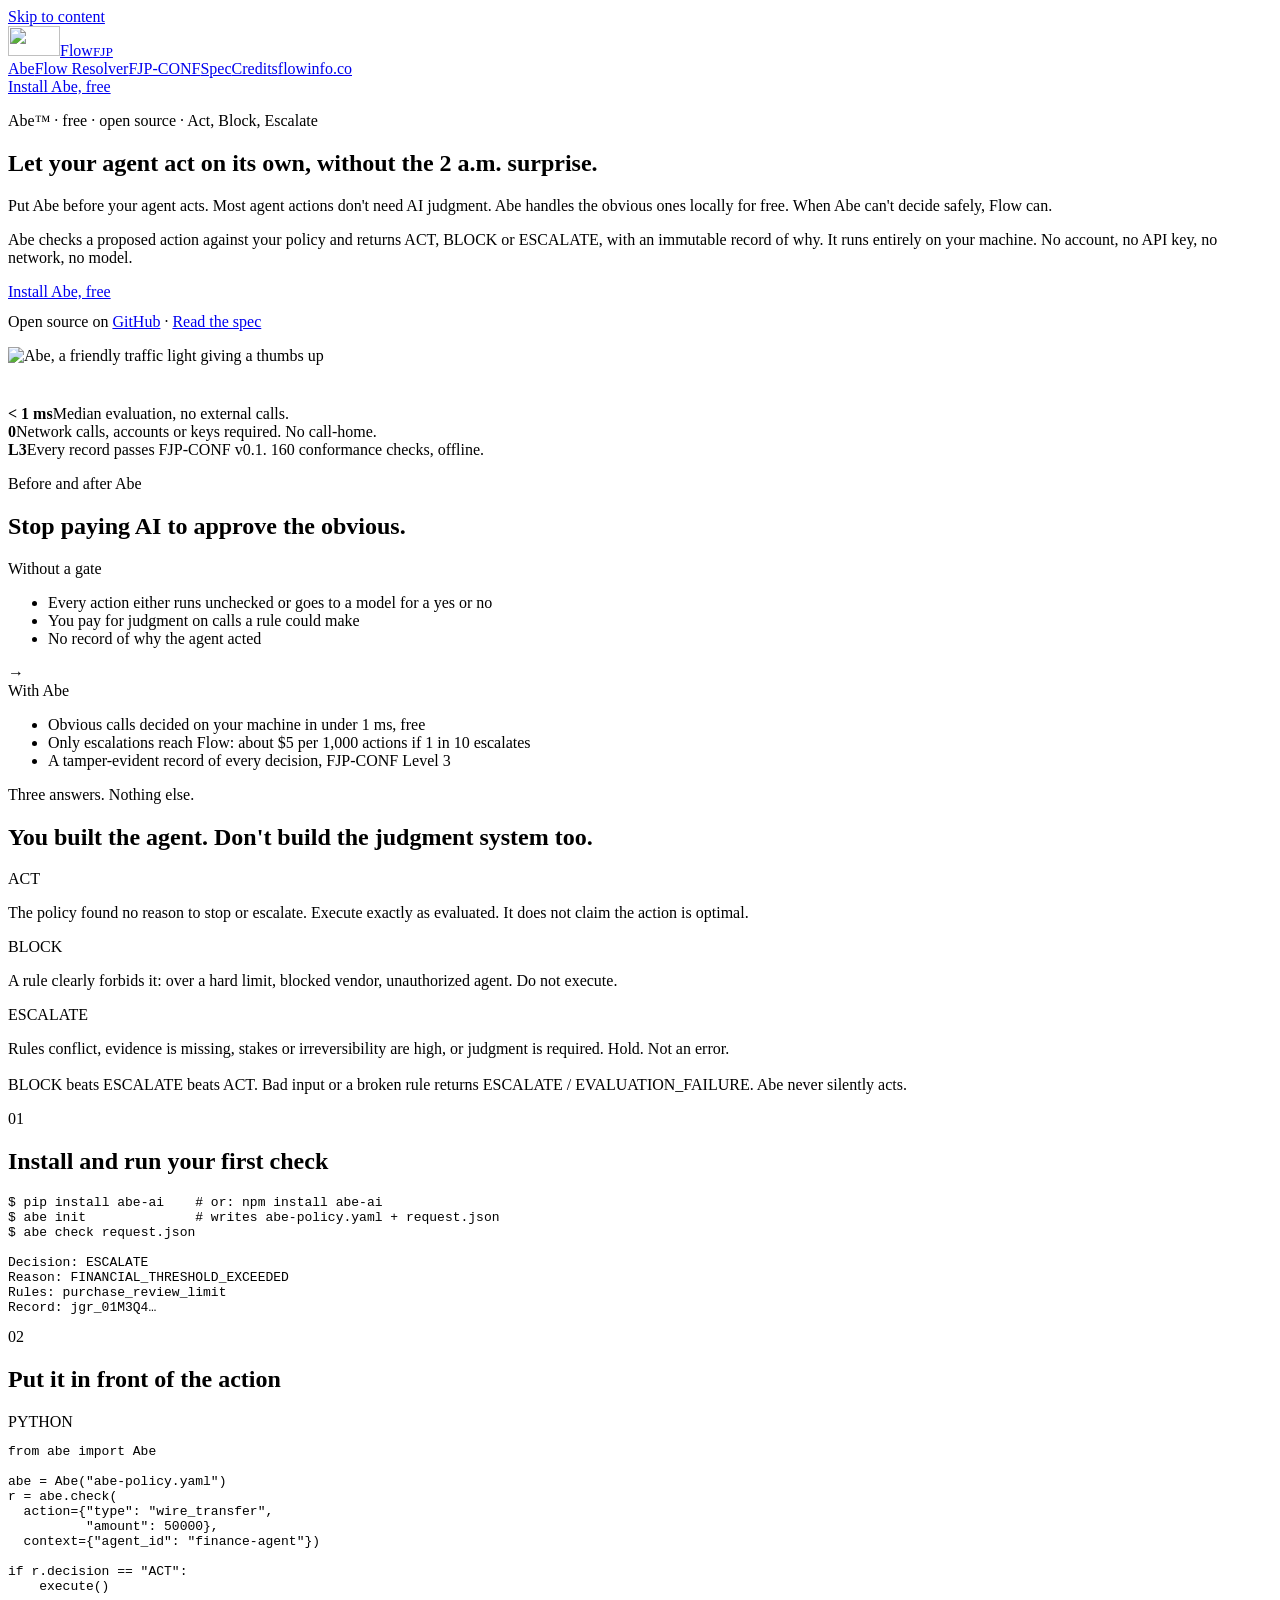
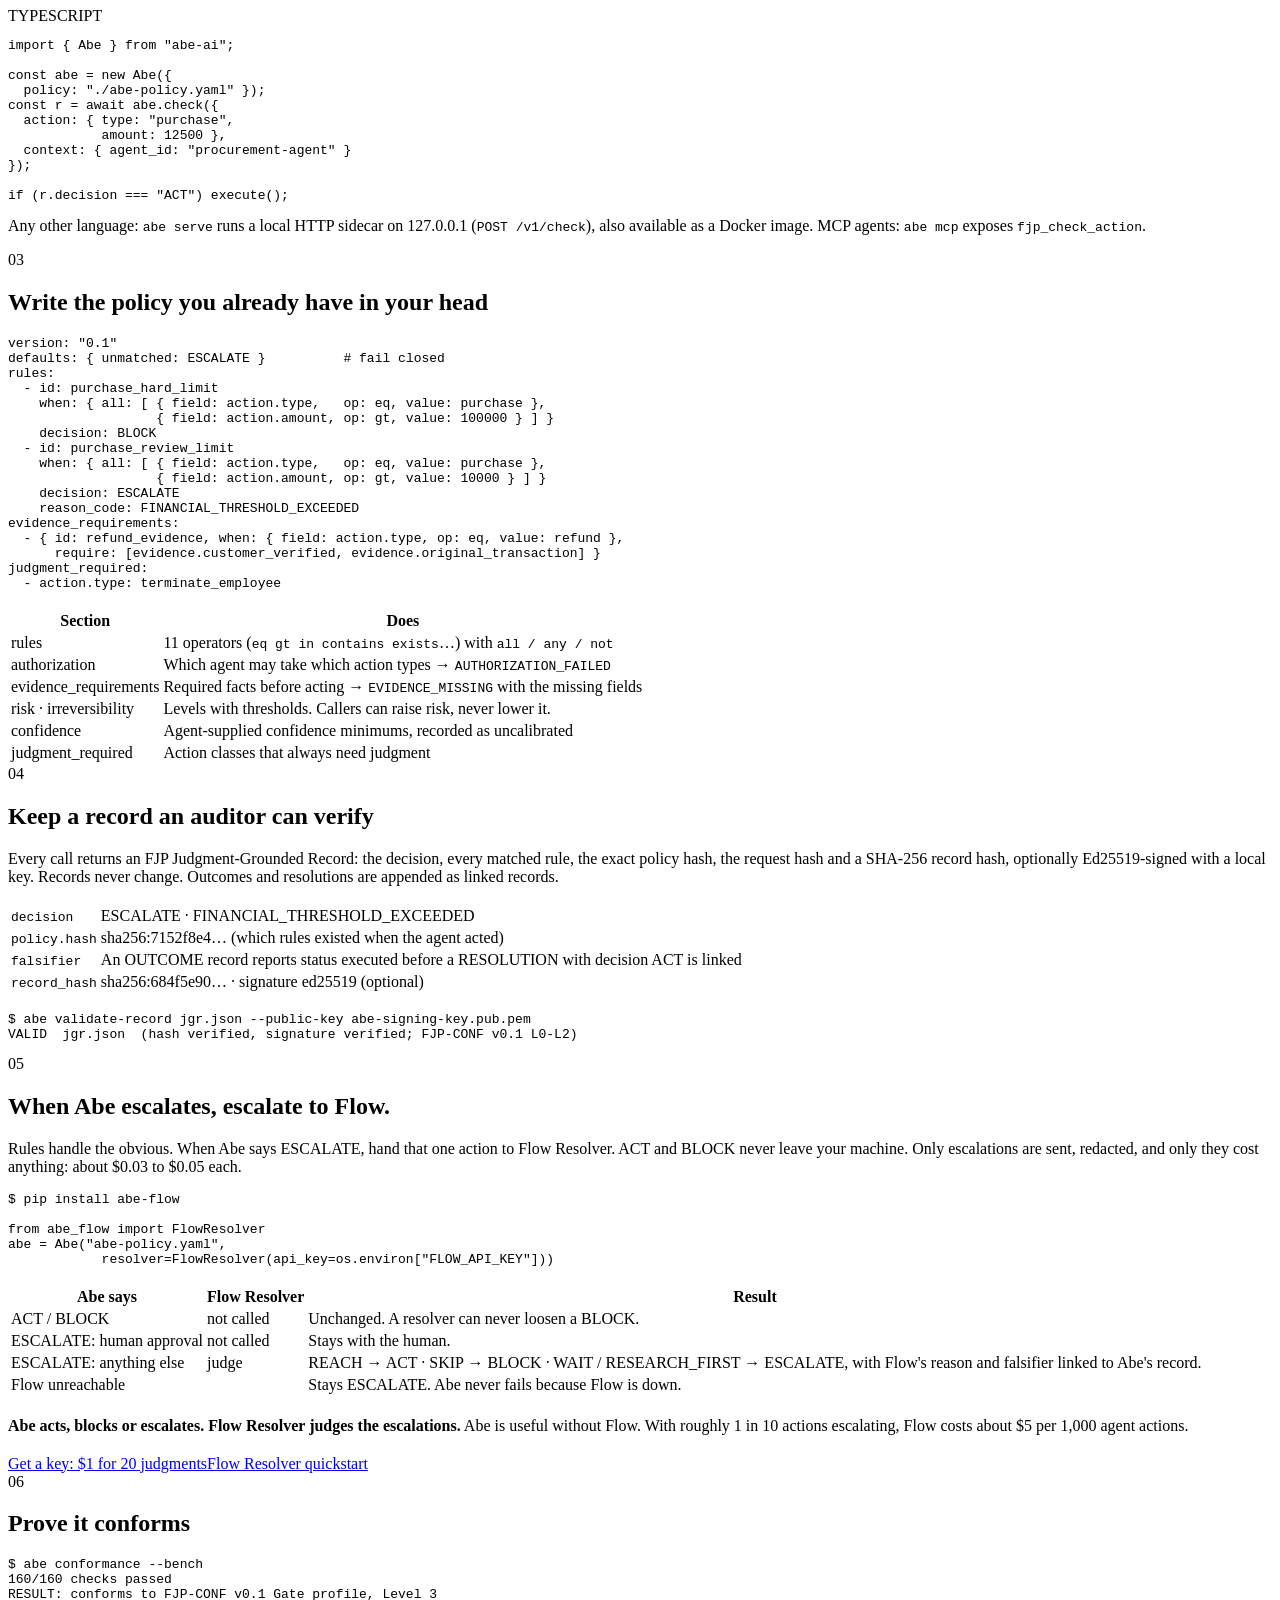
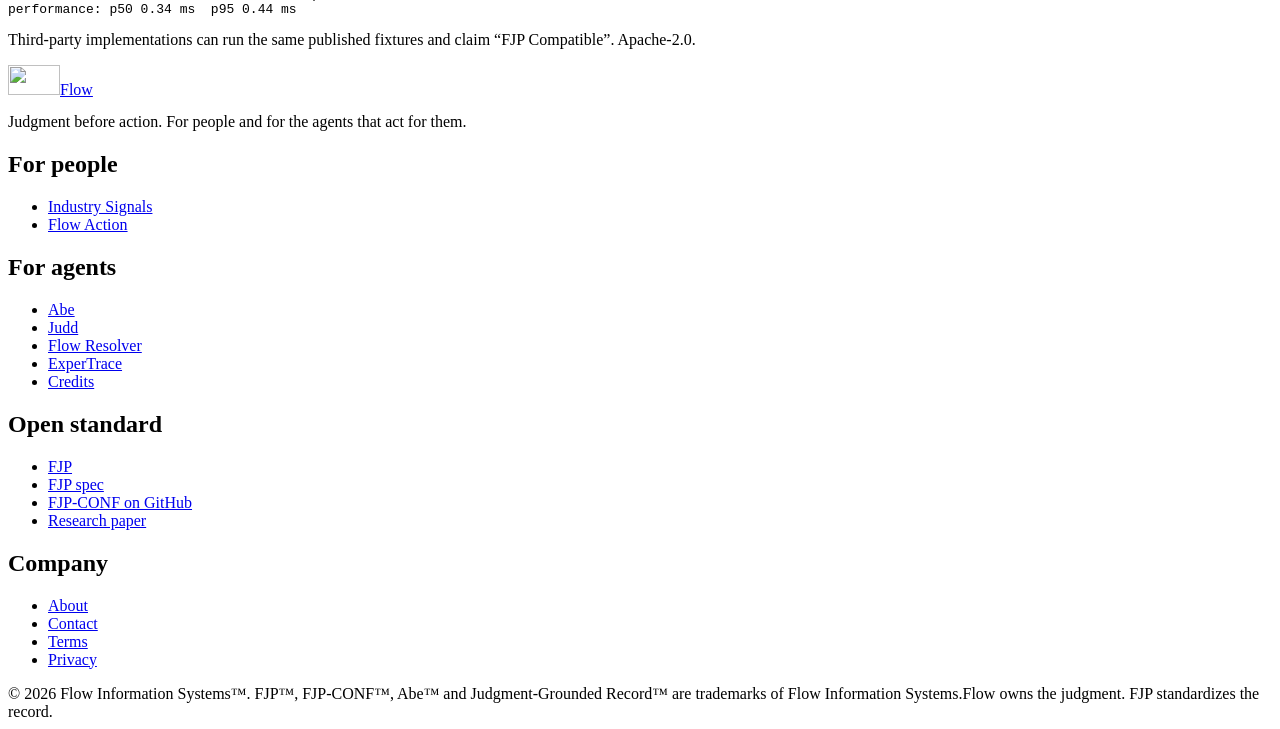
==== commit 6467792d: "Add files via upload" ====
--- a/web/abe.html
+++ b/web/abe.html
@@ -26,12 +26,17 @@
 
 <section class="fs-hero">
 <div class="fs-wrap">
+<div class="fs-hero-split">
+<div>
 <p class="fs-eyebrow">Abe&trade; &middot; free &middot; open source &middot; Act, Block, Escalate</p>
 <h1 class="fs-h1">Let your agent act on its own, without the 2 a.m. surprise.</h1>
 <p class="fs-lede">Put Abe before your agent acts. Most agent actions don&#39;t need AI judgment. Abe handles the obvious ones locally for free. When Abe can&#39;t decide safely, Flow can.</p>
 <p class="fs-sub" style="margin-top:16px">Abe checks a proposed action against your policy and returns ACT, BLOCK or ESCALATE, with an immutable record of why. It runs entirely on your machine. No account, no API key, no network, no model.</p>
 <div class="fs-actions"><a class="fs-btn fs-btn-primary" href="#install">Install Abe, free</a></div>
 <p class="fs-small" style="margin-top:12px">Open source on <a href="https://github.com/flowinfosystems-index/abe">GitHub</a> &middot; <a href="https://github.com/flowinfosystems-index/abe/blob/main/SPEC.md">Read the spec</a></p>
+</div>
+<img class="fs-hero-art" src="/abe-mascot.png" width="640" height="640" alt="Abe, a friendly traffic light giving a thumbs up">
+</div>
 <div class="fs-grid fs-grid-3" style="margin-top:40px">
 <div class="fs-card"><div class="fs-stat"><b>&lt; 1 ms</b><span>Median evaluation, no external calls.</span></div></div>
 <div class="fs-card"><div class="fs-stat"><b>0</b><span>Network calls, accounts or keys required. No call-home.</span></div></div>
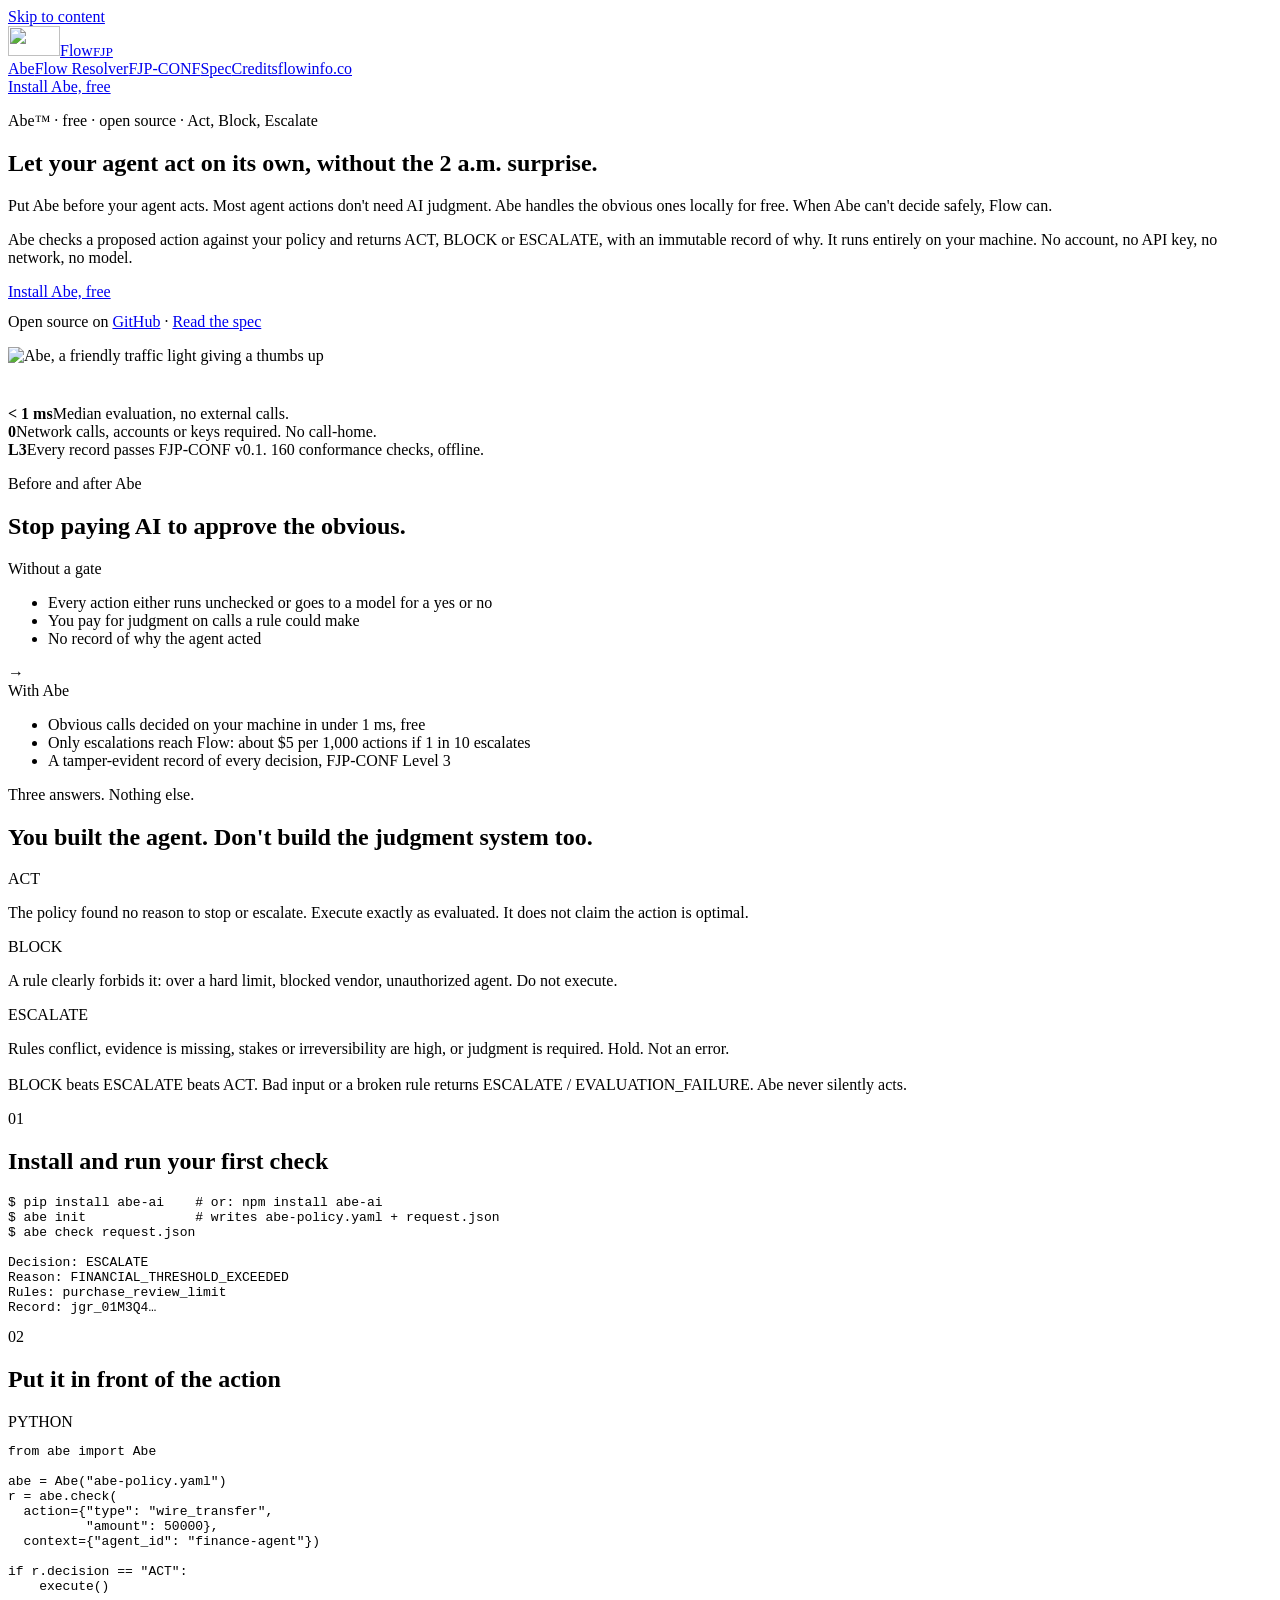
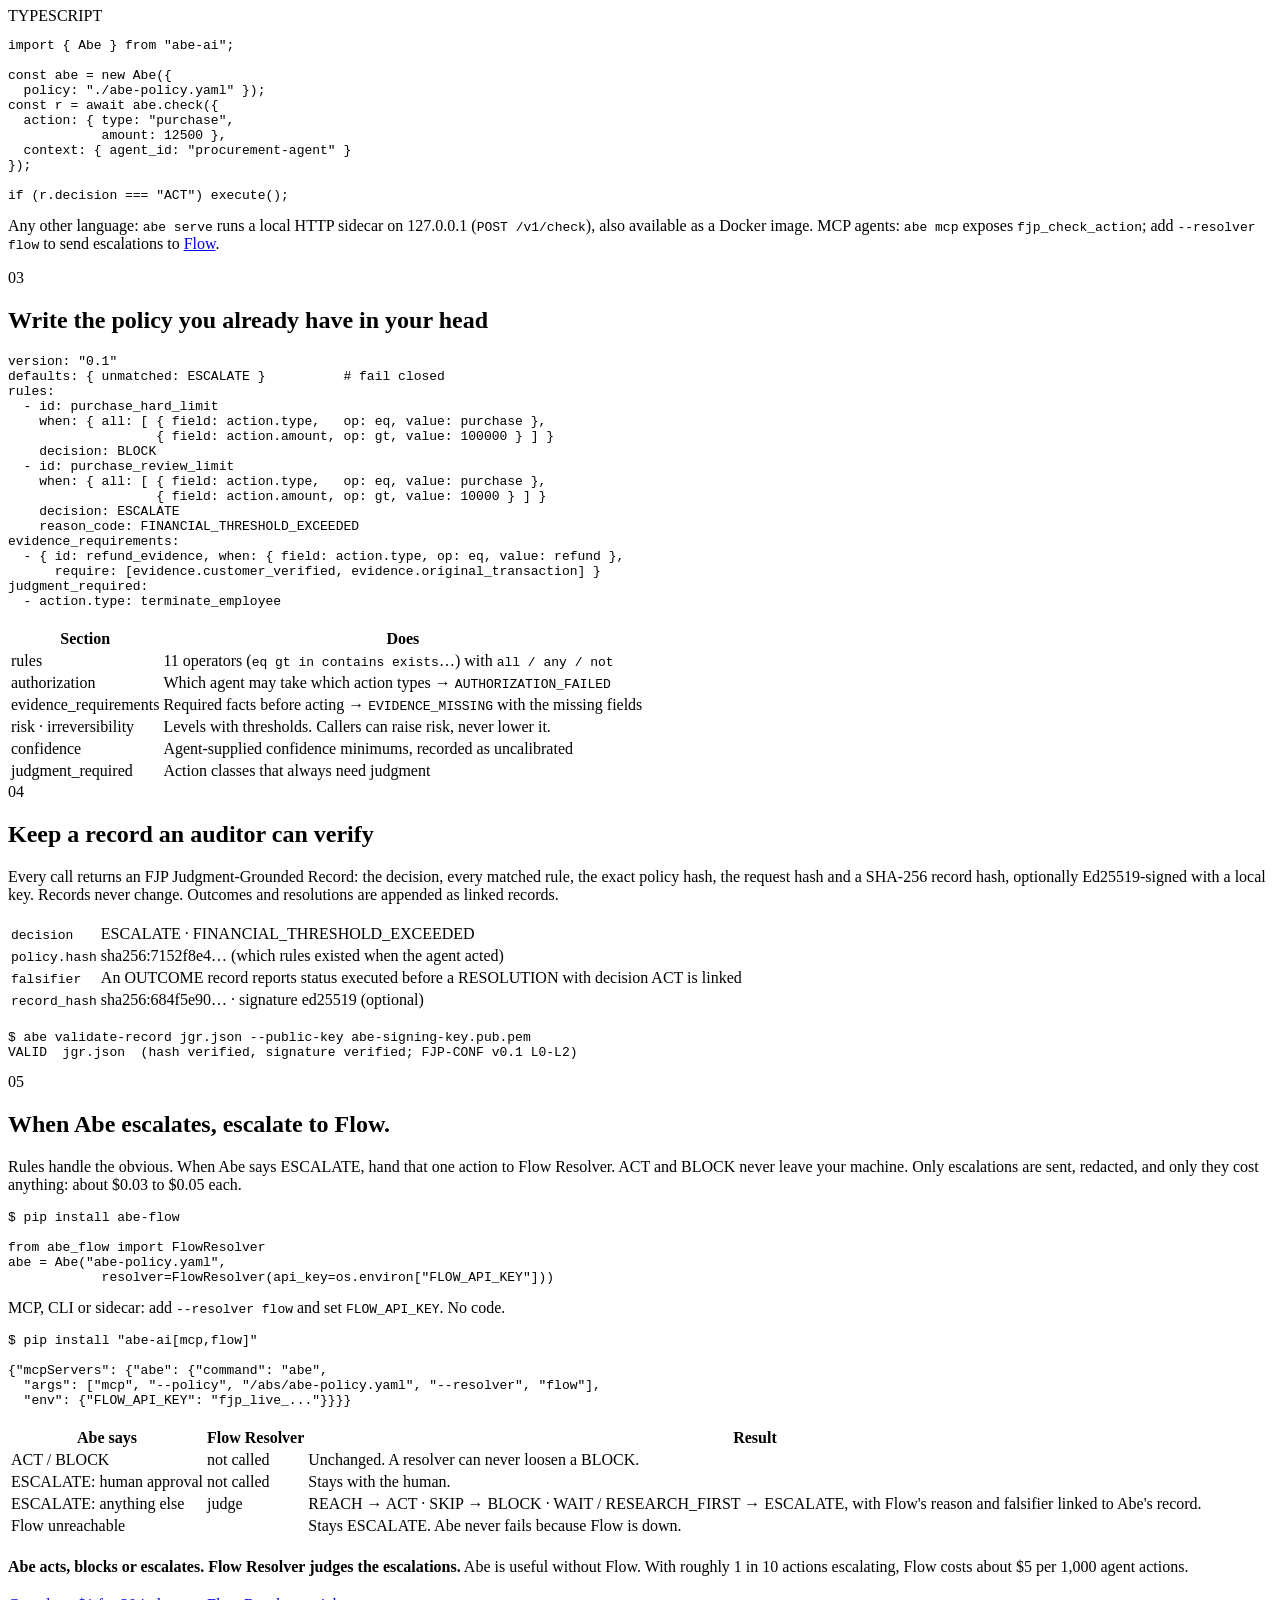
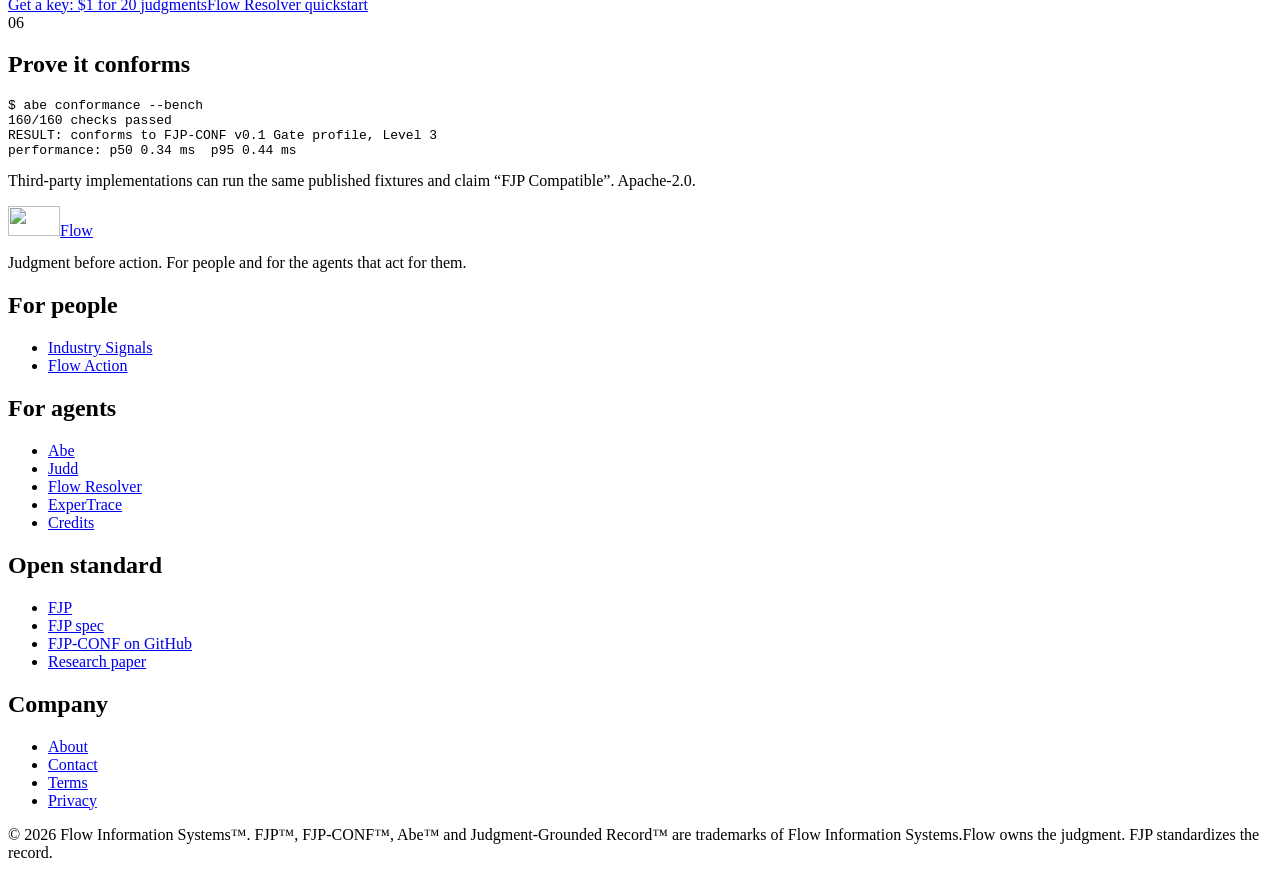
==== commit df2b7953: "Add files via upload" ====
--- a/web/abe.html
+++ b/web/abe.html
@@ -35,7 +35,7 @@
 <div class="fs-actions"><a class="fs-btn fs-btn-primary" href="#install">Install Abe, free</a></div>
 <p class="fs-small" style="margin-top:12px">Open source on <a href="https://github.com/flowinfosystems-index/abe">GitHub</a> &middot; <a href="https://github.com/flowinfosystems-index/abe/blob/main/SPEC.md">Read the spec</a></p>
 </div>
-<img class="fs-hero-art" src="/abe-mascot.png" width="640" height="640" alt="Abe, a friendly traffic light giving a thumbs up">
+<picture class="fs-mascot-pic fs-hero-art"><source srcset="/mascots/abe-static-760.webp" media="(prefers-reduced-motion: reduce)"><img src="/mascots/abe-animated-760.webp" width="760" height="760" fetchpriority="high" alt="Abe, a friendly traffic light giving a thumbs up"></picture>
 </div>
 <div class="fs-grid fs-grid-3" style="margin-top:40px">
 <div class="fs-card"><div class="fs-stat"><b>&lt; 1 ms</b><span>Median evaluation, no external calls.</span></div></div>
@@ -101,7 +101,7 @@
 
 if (r.decision === "ACT") execute();</pre></div>
 </div>
-<p class="fs-small" style="margin-top:14px">Any other language: <code>abe serve</code> runs a local HTTP sidecar on 127.0.0.1 (<code>POST /v1/check</code>), also available as a Docker image. MCP agents: <code>abe mcp</code> exposes <code>fjp_check_action</code>.</p></div></section>
+<p class="fs-small" style="margin-top:14px">Any other language: <code>abe serve</code> runs a local HTTP sidecar on 127.0.0.1 (<code>POST /v1/check</code>), also available as a Docker image. MCP agents: <code>abe mcp</code> exposes <code>fjp_check_action</code>; add <code>--resolver flow</code> to send escalations to <a href="#escalate">Flow</a>.</p></div></section>
 
 <section class="fs-section"><div class="fs-wrap"><div class="fs-section-head"><span class="fs-step-num">03</span><h2 class="fs-h2">Write the policy you already have in your head</h2></div><pre class="fs-code" tabindex="0">version: "0.1"
 defaults: { unmatched: ESCALATE }          <span class="c"># fail closed</span>
@@ -147,6 +147,12 @@
 from abe_flow import FlowResolver
 abe = Abe("abe-policy.yaml",
             resolver=FlowResolver(api_key=os.environ["FLOW_API_KEY"]))</pre>
+<p class="fs-small" style="margin-top:14px">MCP, CLI or sidecar: add <code>--resolver flow</code> and set <code>FLOW_API_KEY</code>. No code.</p>
+<pre class="fs-code" tabindex="0"><span class="c">$</span> pip install "abe-ai[mcp,flow]"
+
+{"mcpServers": {"abe": {"command": "abe",
+  "args": ["mcp", "--policy", "/abs/abe-policy.yaml", "--resolver", "flow"],
+  "env": {"FLOW_API_KEY": "fjp_live_..."}}}}</pre>
 <div class="fs-table-wrap" tabindex="0" style="margin-top:18px"><table class="fs-table"><thead><tr><th scope="col">Abe says</th><th scope="col">Flow Resolver</th><th scope="col">Result</th></tr></thead><tbody>
 <tr><td>ACT / BLOCK</td><td>not called</td><td>Unchanged. A resolver can never loosen a BLOCK.</td></tr>
 <tr><td>ESCALATE: human approval</td><td>not called</td><td>Stays with the human.</td></tr>
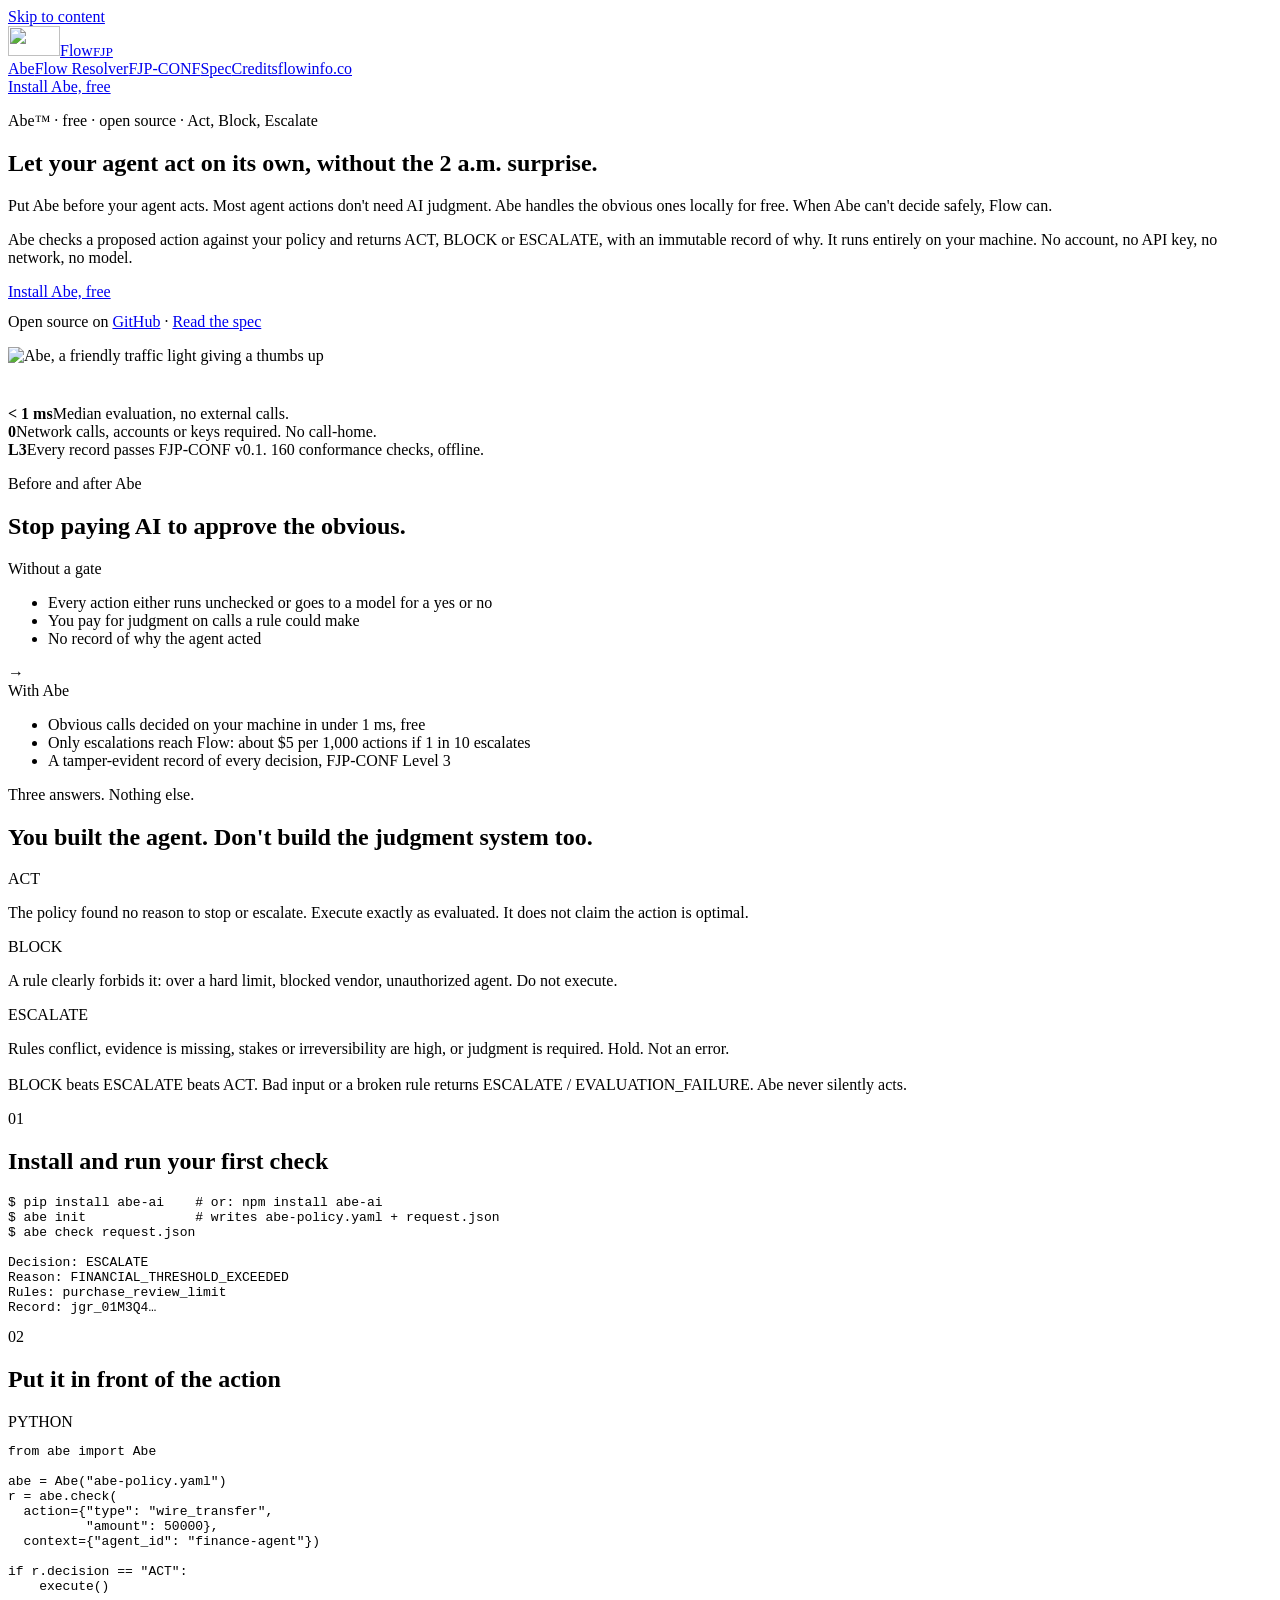
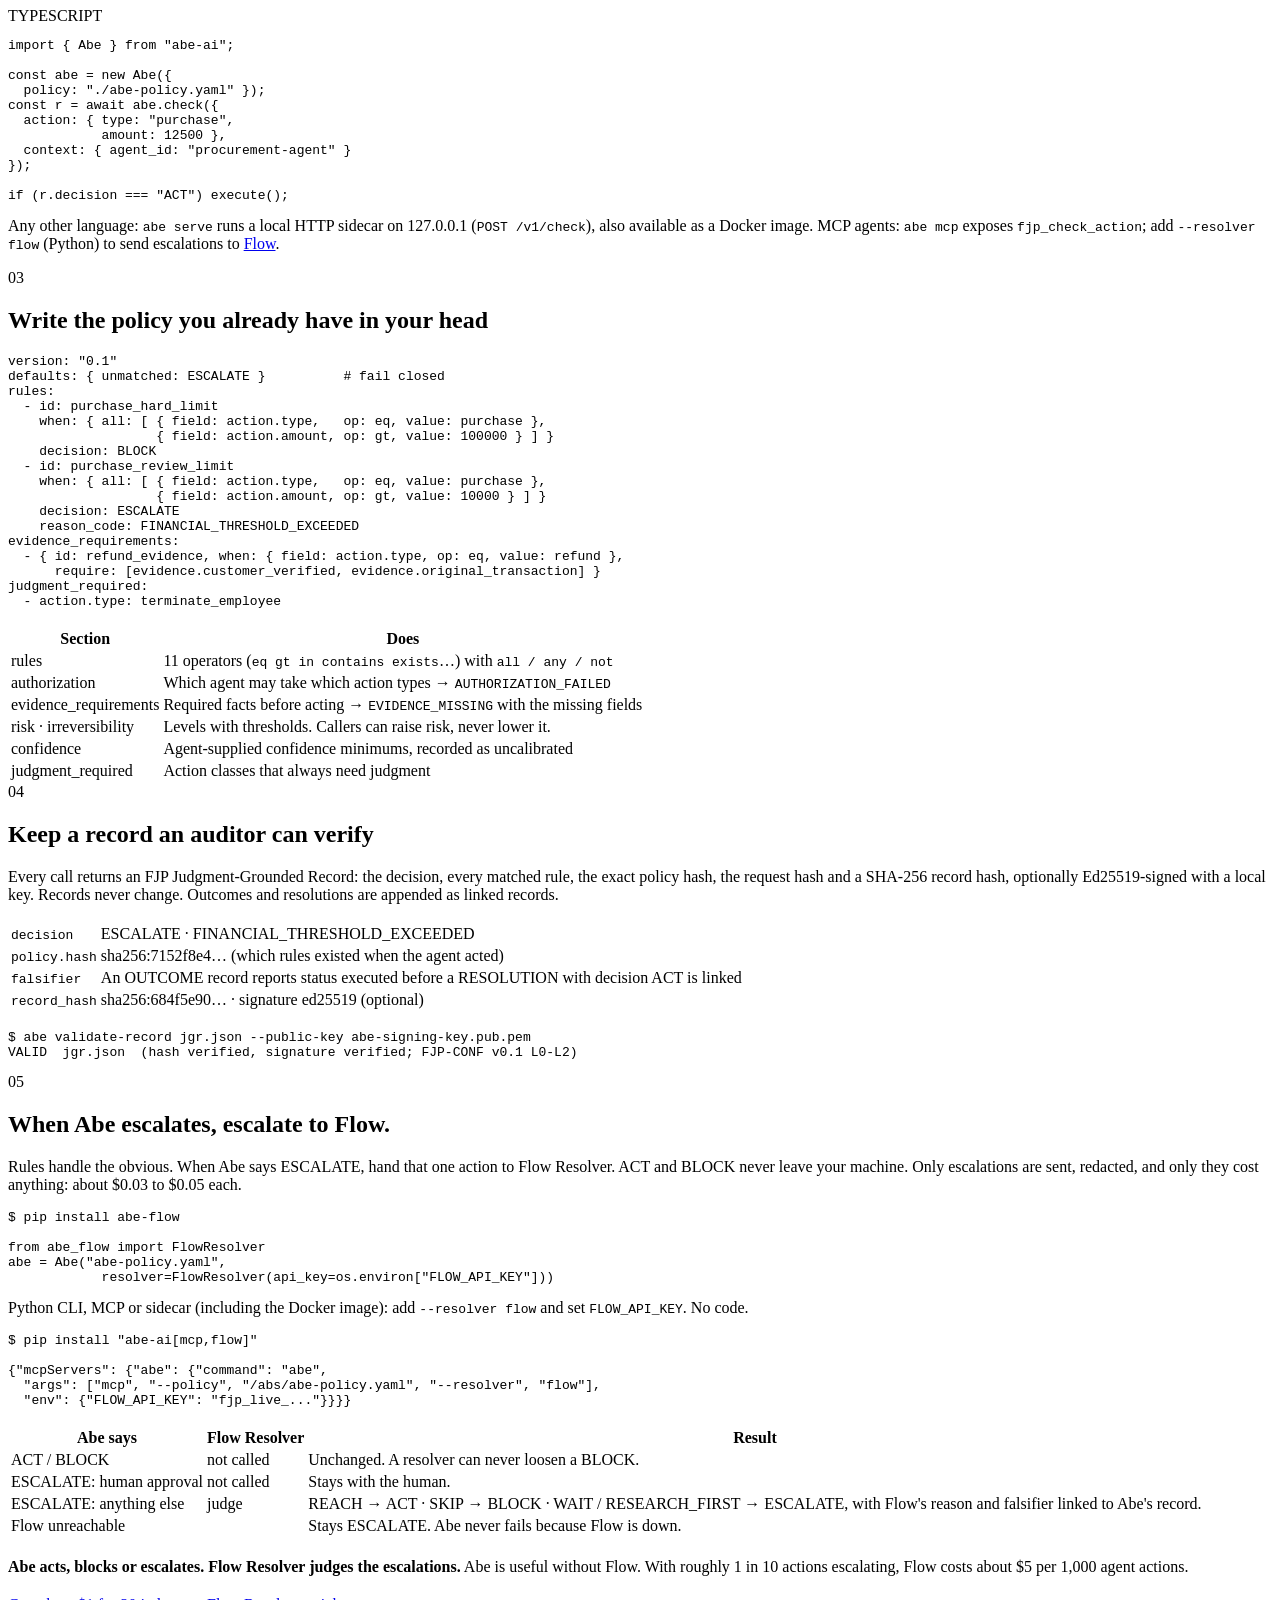
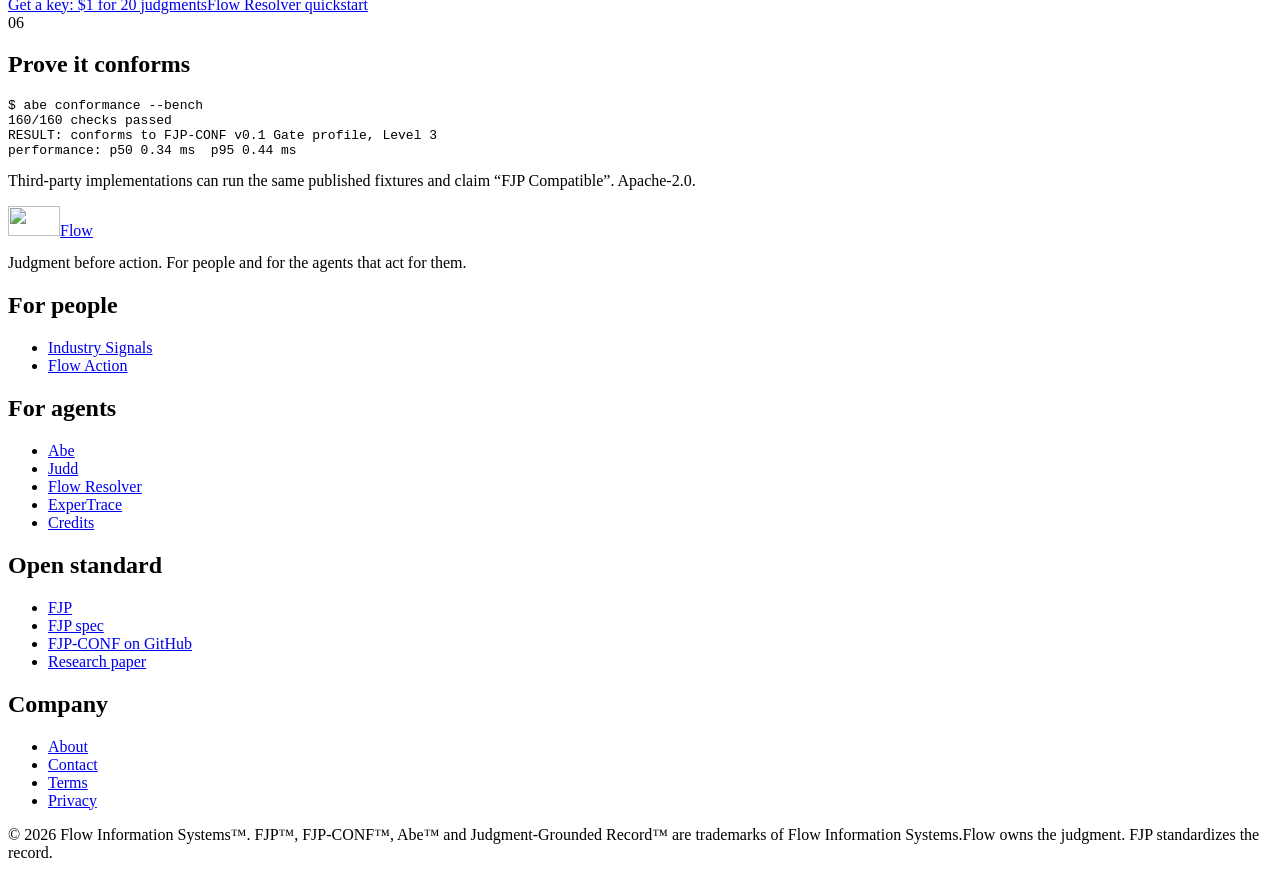
==== commit e7d80771: "Add files via upload" ====
--- a/web/abe.html
+++ b/web/abe.html
@@ -101,7 +101,7 @@
 
 if (r.decision === "ACT") execute();</pre></div>
 </div>
-<p class="fs-small" style="margin-top:14px">Any other language: <code>abe serve</code> runs a local HTTP sidecar on 127.0.0.1 (<code>POST /v1/check</code>), also available as a Docker image. MCP agents: <code>abe mcp</code> exposes <code>fjp_check_action</code>; add <code>--resolver flow</code> to send escalations to <a href="#escalate">Flow</a>.</p></div></section>
+<p class="fs-small" style="margin-top:14px">Any other language: <code>abe serve</code> runs a local HTTP sidecar on 127.0.0.1 (<code>POST /v1/check</code>), also available as a Docker image. MCP agents: <code>abe mcp</code> exposes <code>fjp_check_action</code>; add <code>--resolver flow</code> (Python) to send escalations to <a href="#escalate">Flow</a>.</p></div></section>
 
 <section class="fs-section"><div class="fs-wrap"><div class="fs-section-head"><span class="fs-step-num">03</span><h2 class="fs-h2">Write the policy you already have in your head</h2></div><pre class="fs-code" tabindex="0">version: "0.1"
 defaults: { unmatched: ESCALATE }          <span class="c"># fail closed</span>
@@ -147,7 +147,7 @@
 from abe_flow import FlowResolver
 abe = Abe("abe-policy.yaml",
             resolver=FlowResolver(api_key=os.environ["FLOW_API_KEY"]))</pre>
-<p class="fs-small" style="margin-top:14px">MCP, CLI or sidecar: add <code>--resolver flow</code> and set <code>FLOW_API_KEY</code>. No code.</p>
+<p class="fs-small" style="margin-top:14px">Python CLI, MCP or sidecar (including the Docker image): add <code>--resolver flow</code> and set <code>FLOW_API_KEY</code>. No code.</p>
 <pre class="fs-code" tabindex="0"><span class="c">$</span> pip install "abe-ai[mcp,flow]"
 
 {"mcpServers": {"abe": {"command": "abe",
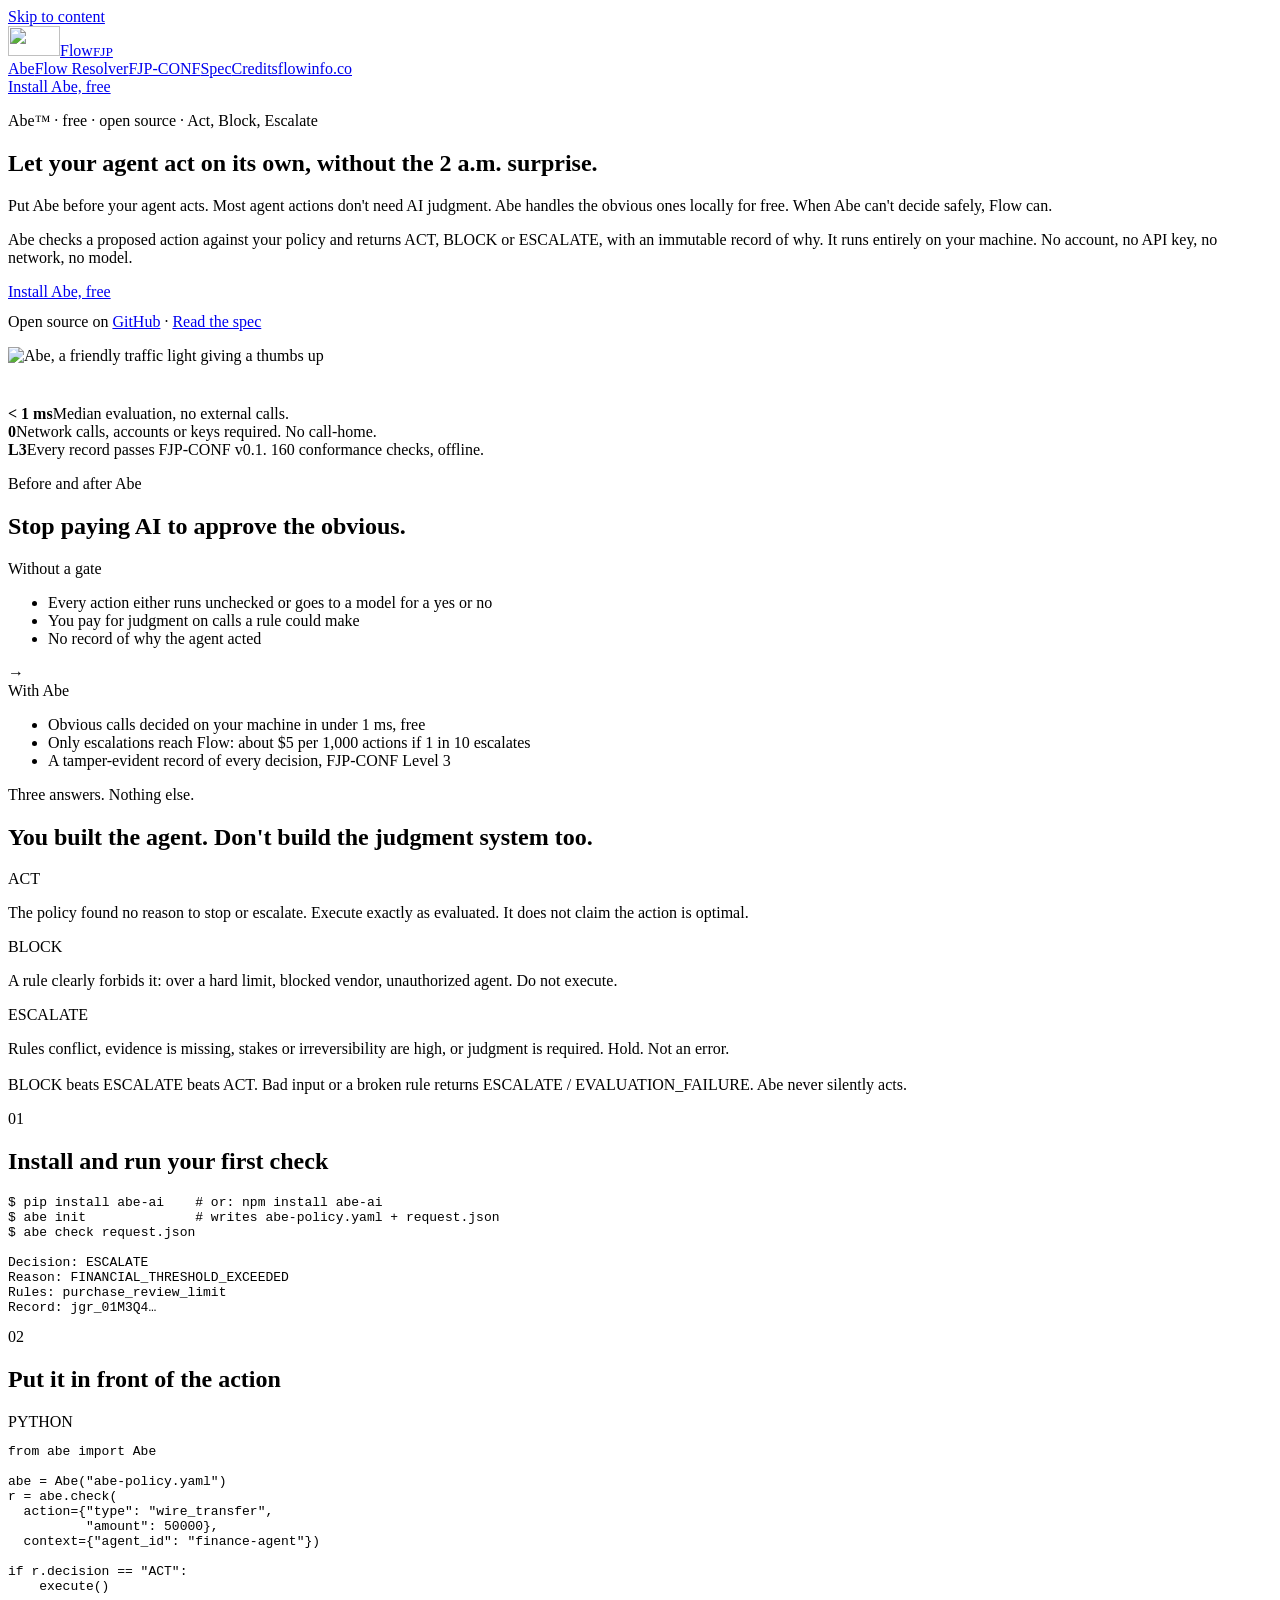
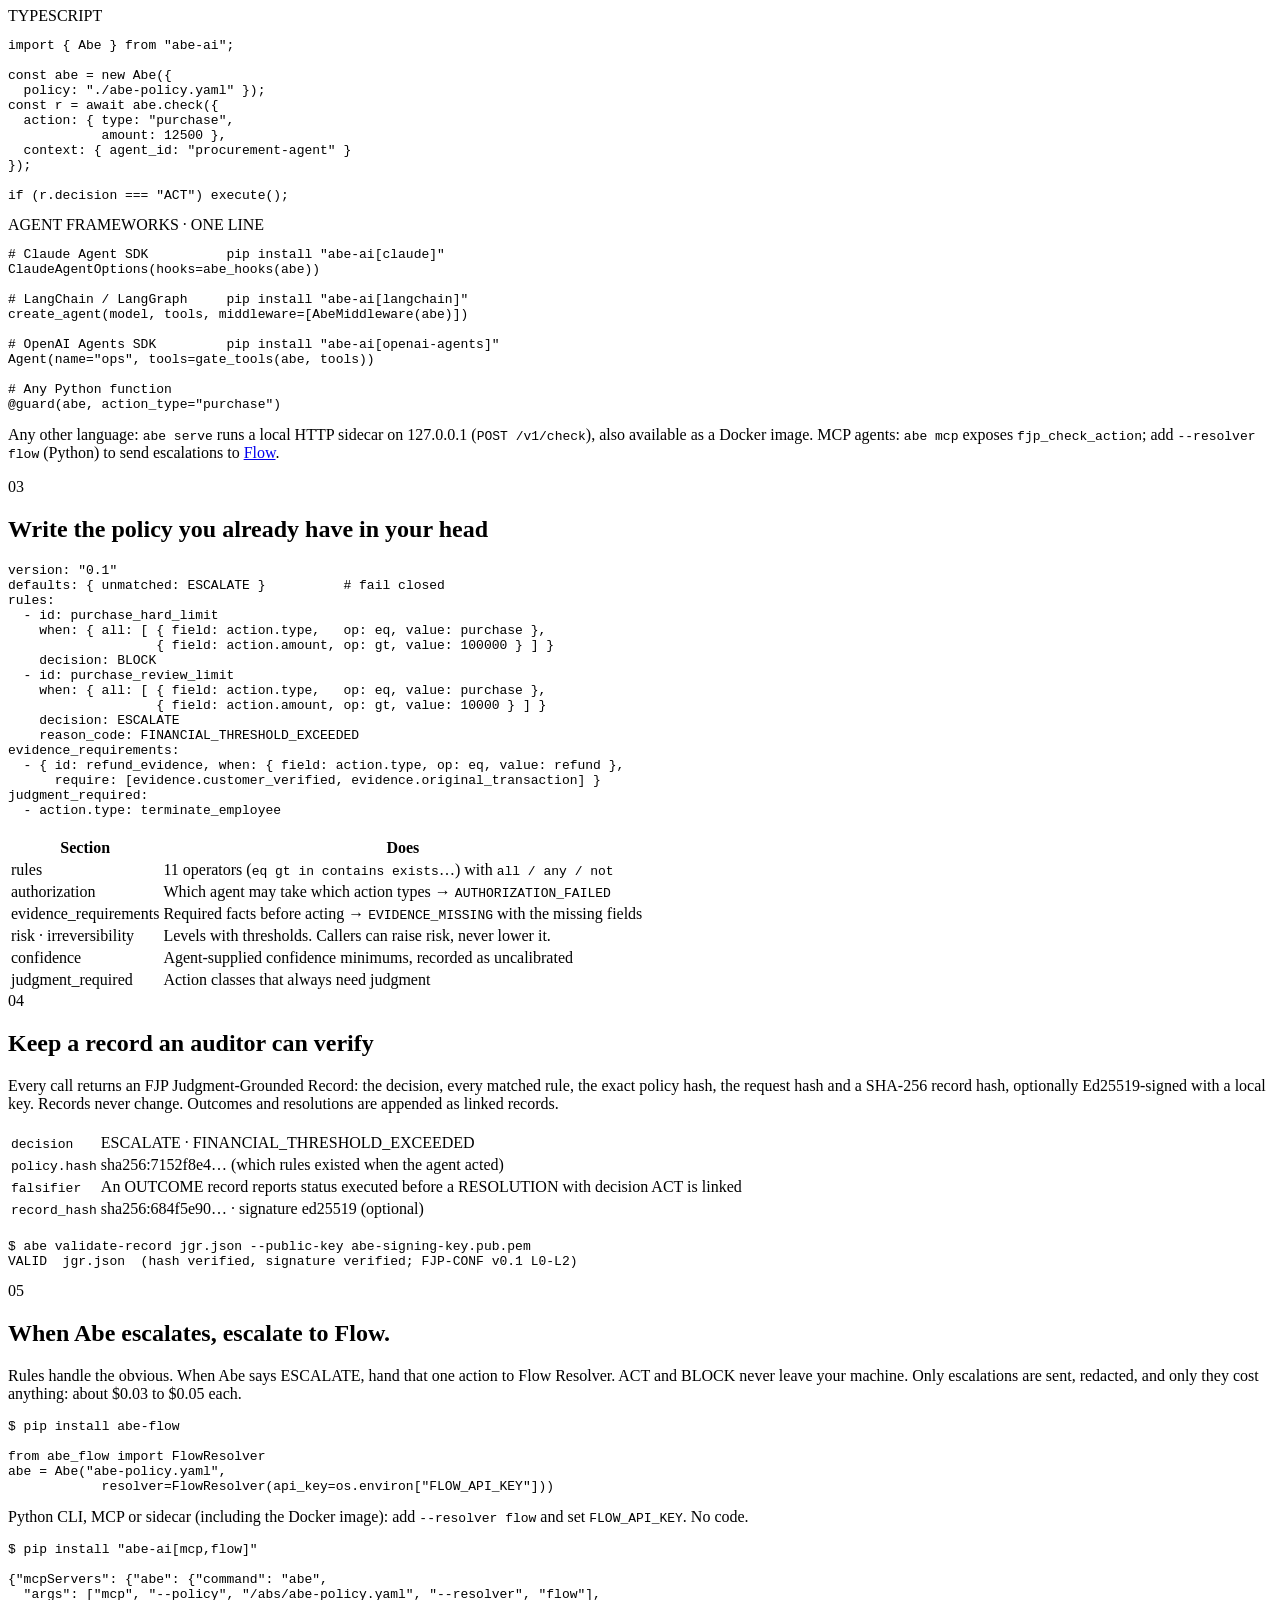
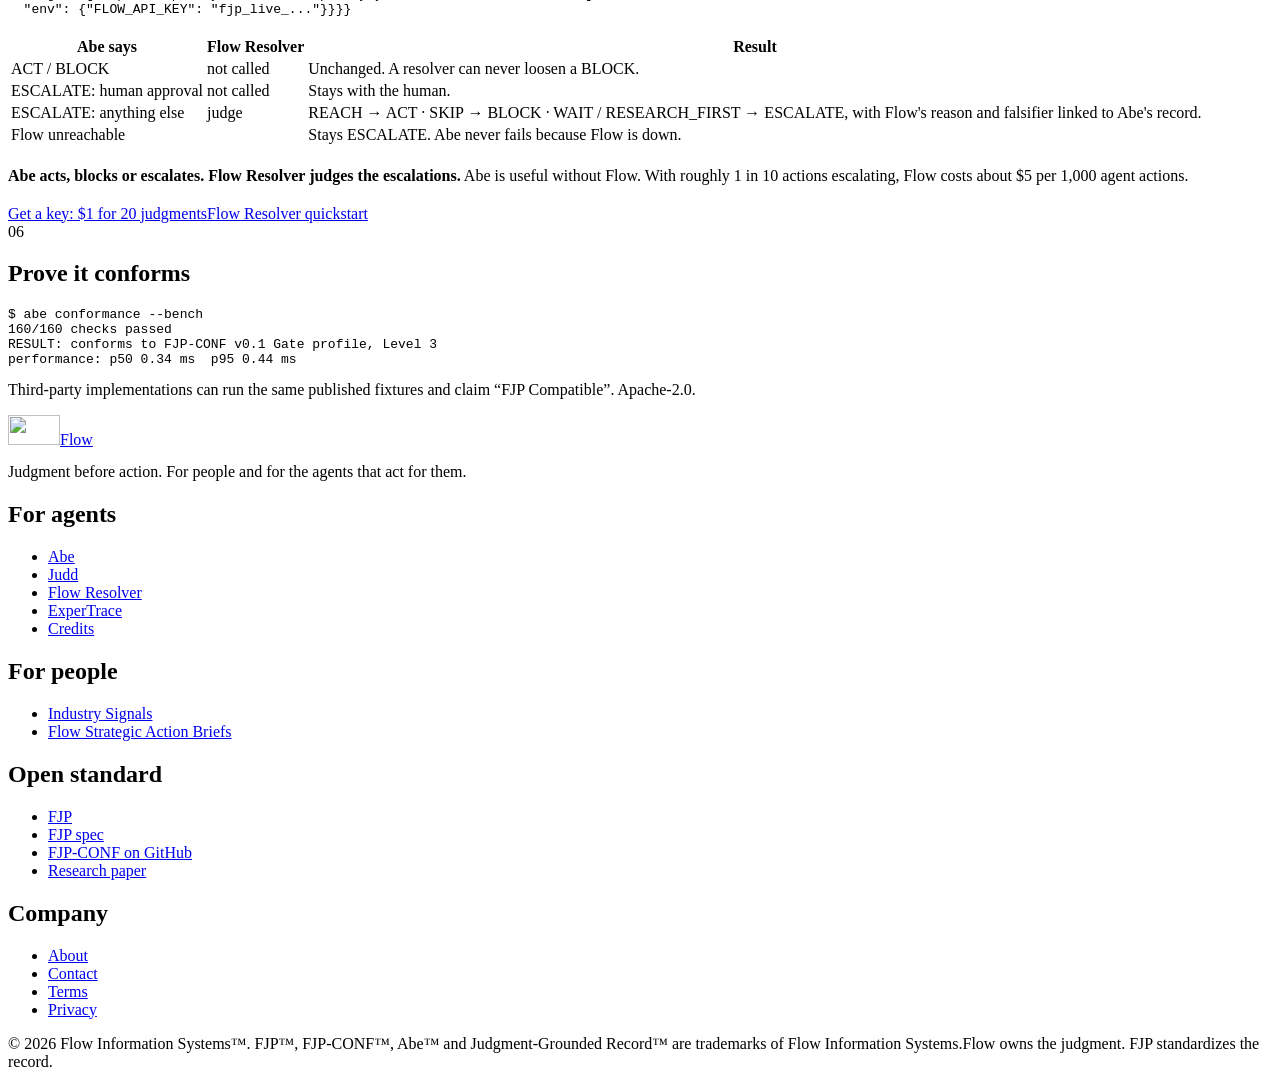
==== commit e0b6221e: "fjp.flowinfo.co: agents first in footer, Flow Strategic Action Briefs name, framework one-liners on " ====
--- a/web/abe.html
+++ b/web/abe.html
@@ -101,6 +101,17 @@
 
 if (r.decision === "ACT") execute();</pre></div>
 </div>
+<span class="fs-code-label" style="margin-top:22px">AGENT FRAMEWORKS &middot; ONE LINE</span><pre class="fs-code" tabindex="0"><span class="c"># Claude Agent SDK          pip install "abe-ai[claude]"</span>
+ClaudeAgentOptions(hooks=abe_hooks(abe))
+
+<span class="c"># LangChain / LangGraph     pip install "abe-ai[langchain]"</span>
+create_agent(model, tools, middleware=[AbeMiddleware(abe)])
+
+<span class="c"># OpenAI Agents SDK         pip install "abe-ai[openai-agents]"</span>
+Agent(name="ops", tools=gate_tools(abe, tools))
+
+<span class="c"># Any Python function</span>
+@guard(abe, action_type="purchase")</pre>
 <p class="fs-small" style="margin-top:14px">Any other language: <code>abe serve</code> runs a local HTTP sidecar on 127.0.0.1 (<code>POST /v1/check</code>), also available as a Docker image. MCP agents: <code>abe mcp</code> exposes <code>fjp_check_action</code>; add <code>--resolver flow</code> (Python) to send escalations to <a href="#escalate">Flow</a>.</p></div></section>
 
 <section class="fs-section"><div class="fs-wrap"><div class="fs-section-head"><span class="fs-step-num">03</span><h2 class="fs-h2">Write the policy you already have in your head</h2></div><pre class="fs-code" tabindex="0">version: "0.1"
@@ -174,7 +185,7 @@
 <div class="fs-footer-grid">
 <div><a href="https://flowinfo.co" class="fs-brand" aria-label="Flow home"><img src="/flow-mark.png" alt="" width="52" height="30"><span>Flow</span></a>
 <p class="fs-footer-line" style="margin-top:14px">Judgment before action. For people and for the agents that act for them.</p></div>
-<div><h2>For people</h2><ul><li><a href="https://flowinfo.co/industries">Industry Signals</a></li><li><a href="https://flowinfo.co/flow-action">Flow Action</a></li></ul></div><div><h2>For agents</h2><ul><li><a href="/abe">Abe</a></li><li><a href="https://flowinfo.co/judd">Judd</a></li><li><a href="/quickstart">Flow Resolver</a></li><li><a href="https://flowinfo.co/expertrace">ExperTrace</a></li><li><a href="/credits">Credits</a></li></ul></div><div><h2>Open standard</h2><ul><li><a href="/">FJP</a></li><li><a href="/conformance/v0.1/">FJP spec</a></li><li><a href="https://github.com/flowinfosystems-index/fjp-conformance">FJP-CONF on GitHub</a></li><li><a href="https://papers.ssrn.com/sol3/papers.cfm?abstract_id=7193358">Research paper</a></li></ul></div><div><h2>Company</h2><ul><li><a href="https://flowinfo.co/about">About</a></li><li><a href="mailto:hello@flowinfo.co">Contact</a></li><li><a href="https://flowinfo.co/terms">Terms</a></li><li><a href="https://flowinfo.co/privacy">Privacy</a></li></ul></div>
+<div><h2>For agents</h2><ul><li><a href="/abe">Abe</a></li><li><a href="https://flowinfo.co/judd">Judd</a></li><li><a href="/quickstart">Flow Resolver</a></li><li><a href="https://flowinfo.co/expertrace">ExperTrace</a></li><li><a href="/credits">Credits</a></li></ul></div><div><h2>For people</h2><ul><li><a href="https://flowinfo.co/industries">Industry Signals</a></li><li><a href="https://flowinfo.co/flow-action">Flow Strategic Action Briefs</a></li></ul></div><div><h2>Open standard</h2><ul><li><a href="/">FJP</a></li><li><a href="/conformance/v0.1/">FJP spec</a></li><li><a href="https://github.com/flowinfosystems-index/fjp-conformance">FJP-CONF on GitHub</a></li><li><a href="https://papers.ssrn.com/sol3/papers.cfm?abstract_id=7193358">Research paper</a></li></ul></div><div><h2>Company</h2><ul><li><a href="https://flowinfo.co/about">About</a></li><li><a href="mailto:hello@flowinfo.co">Contact</a></li><li><a href="https://flowinfo.co/terms">Terms</a></li><li><a href="https://flowinfo.co/privacy">Privacy</a></li></ul></div>
 </div>
 <div class="fs-footer-base"><span>&copy; 2026 Flow Information Systems&trade;. FJP&trade;, FJP-CONF&trade;, Abe&trade; and Judgment-Grounded Record&trade; are trademarks of Flow Information Systems.</span><span>Flow owns the judgment. FJP standardizes the record.</span></div>
 </div>
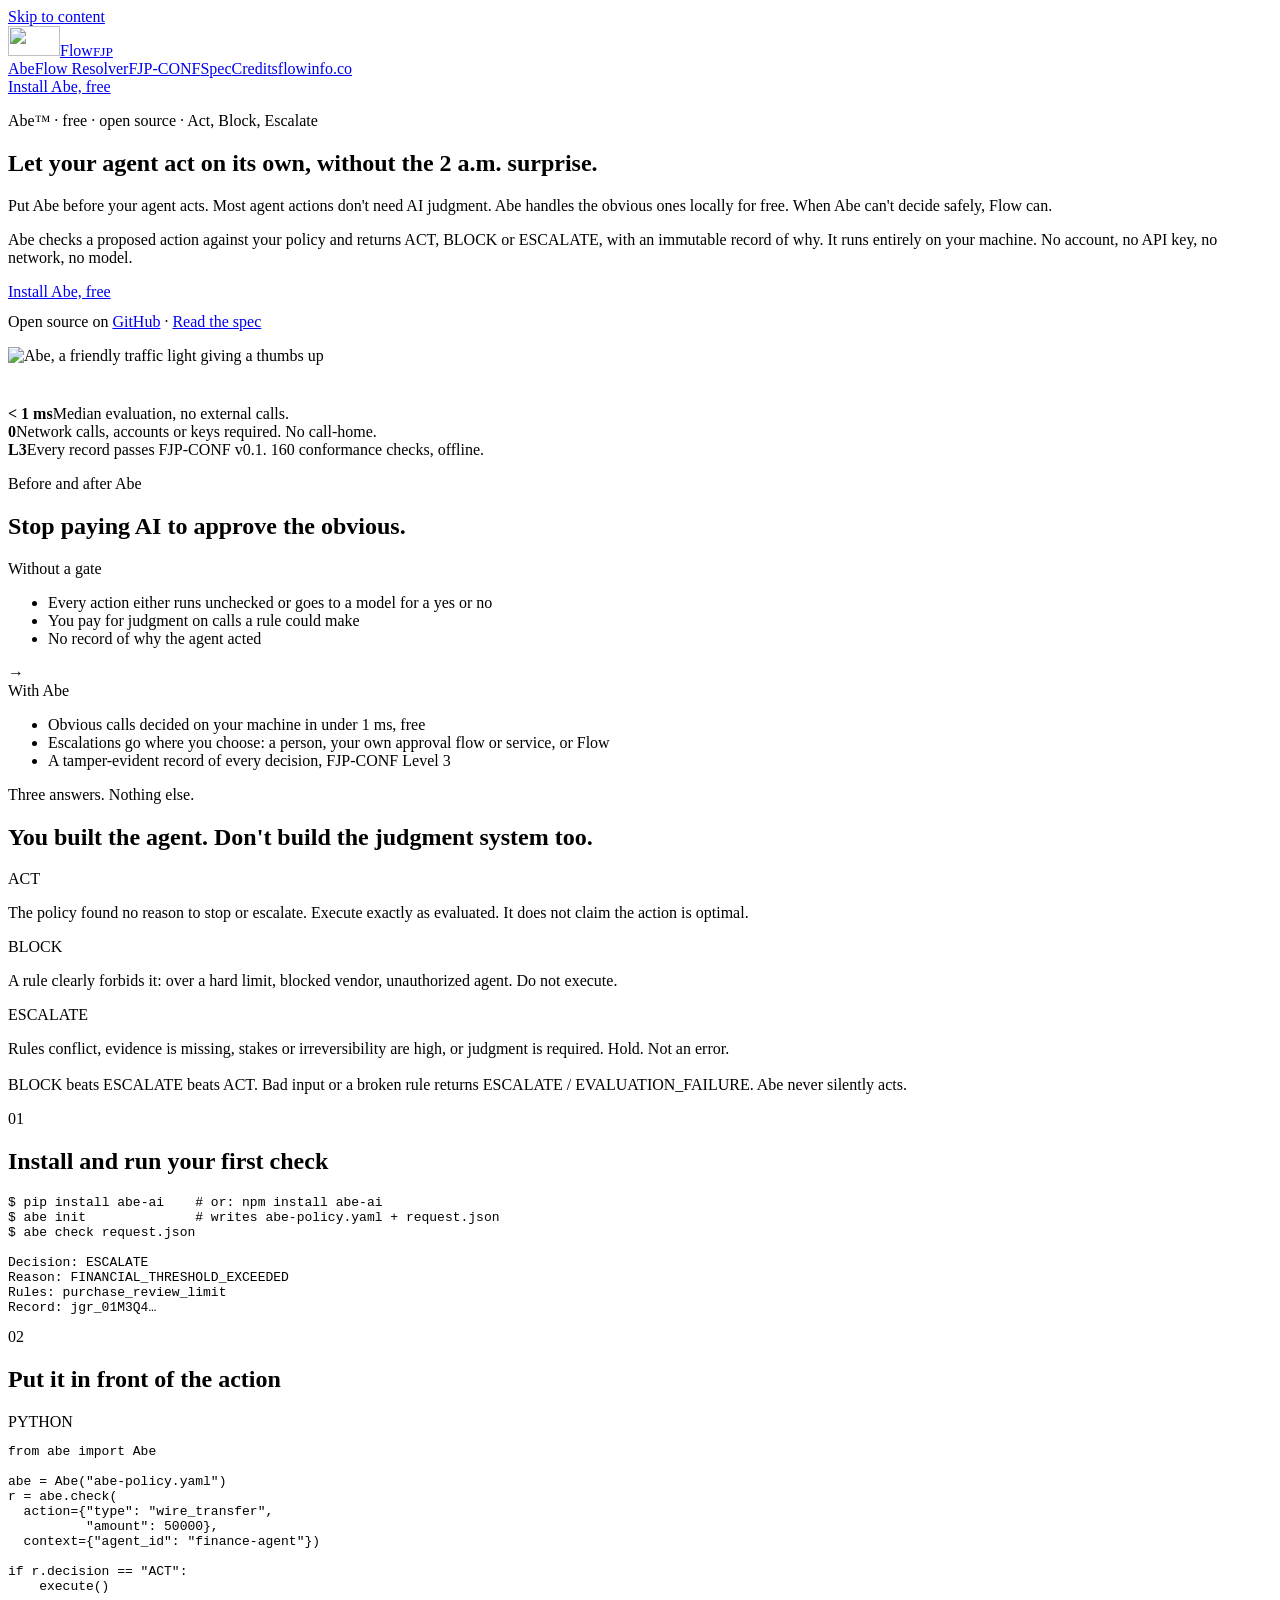
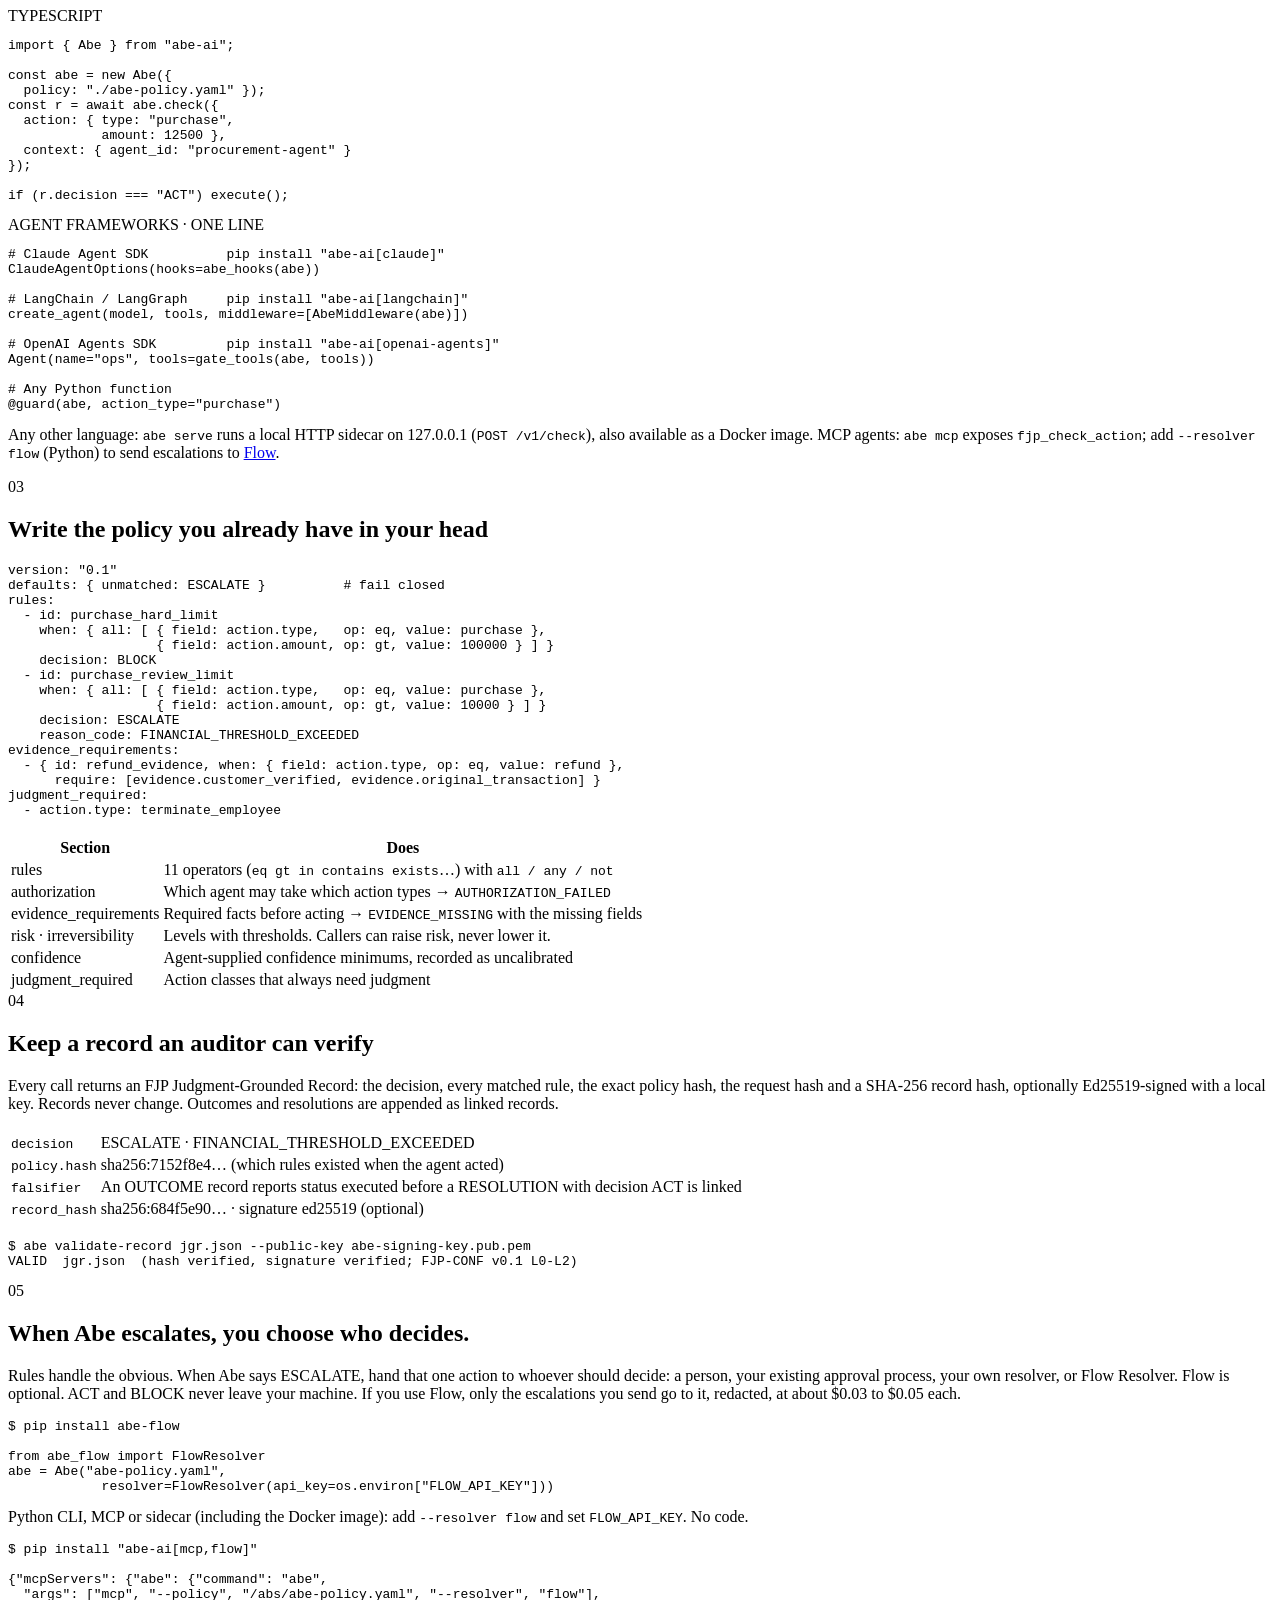
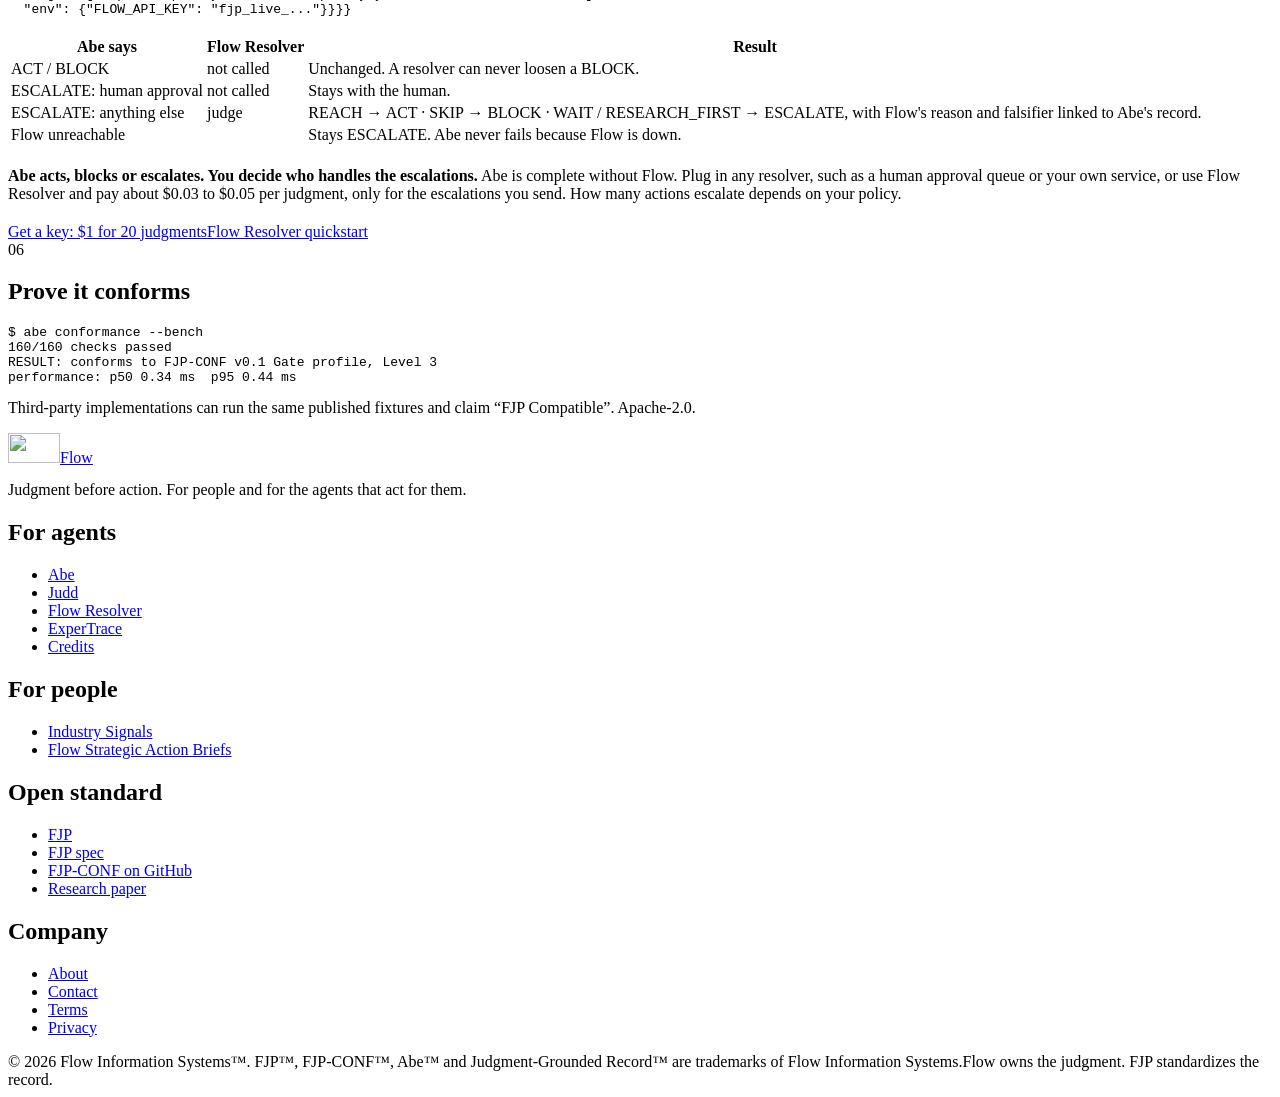
==== commit d772a5fd: "Escalation is optional and goes anywhere; drop the 1-in-10 estimate Co-Authored-By: Claude Opus 5.5 " ====
--- a/web/abe.html
+++ b/web/abe.html
@@ -52,7 +52,7 @@
 <div class="fs-ba">
 <div class="fs-ba-col"><span class="fs-tag">Without a gate</span><ul class="fs-ba-list"><li>Every action either runs unchecked or goes to a model for a yes or no</li><li>You pay for judgment on calls a rule could make</li><li>No record of why the agent acted</li></ul></div>
 <span class="fs-ba-arrow" aria-hidden="true">&rarr;</span>
-<div class="fs-ba-col fs-ba-after"><span class="fs-tag fs-tag-teal">With Abe</span><ul class="fs-ba-list"><li>Obvious calls decided on your machine in under 1 ms, free</li><li>Only escalations reach Flow: about $5 per 1,000 actions if 1 in 10 escalates</li><li>A tamper-evident record of every decision, FJP-CONF Level 3</li></ul></div>
+<div class="fs-ba-col fs-ba-after"><span class="fs-tag fs-tag-teal">With Abe</span><ul class="fs-ba-list"><li>Obvious calls decided on your machine in under 1 ms, free</li><li>Escalations go where you choose: a person, your own approval flow or service, or Flow</li><li>A tamper-evident record of every decision, FJP-CONF Level 3</li></ul></div>
 </div>
 </div>
 </section>
@@ -151,8 +151,8 @@
 VALID  jgr.json  (hash verified, signature verified; FJP-CONF v0.1 L0-L2)</pre></div></section>
 
 <section class="fs-section fs-section-card" id="escalate"><div class="fs-wrap">
-<div class="fs-section-head"><span class="fs-step-num">05</span><h2 class="fs-h2">When Abe escalates, escalate to Flow.</h2>
-<p class="fs-sub">Rules handle the obvious. When Abe says ESCALATE, hand that one action to Flow Resolver. ACT and BLOCK never leave your machine. Only escalations are sent, redacted, and only they cost anything: about $0.03 to $0.05 each.</p></div>
+<div class="fs-section-head"><span class="fs-step-num">05</span><h2 class="fs-h2">When Abe escalates, you choose who decides.</h2>
+<p class="fs-sub">Rules handle the obvious. When Abe says ESCALATE, hand that one action to whoever should decide: a person, your existing approval process, your own resolver, or Flow Resolver. Flow is optional. ACT and BLOCK never leave your machine. If you use Flow, only the escalations you send go to it, redacted, at about $0.03 to $0.05 each.</p></div>
 <pre class="fs-code" tabindex="0"><span class="c">$</span> pip install abe-flow
 
 from abe_flow import FlowResolver
@@ -170,7 +170,7 @@
 <tr><td>ESCALATE: anything else</td><td>judge</td><td>REACH &rarr; ACT &middot; SKIP &rarr; BLOCK &middot; WAIT / RESEARCH_FIRST &rarr; ESCALATE, with Flow&#39;s reason and falsifier linked to Abe&#39;s record.</td></tr>
 <tr><td>Flow unreachable</td><td></td><td>Stays ESCALATE. Abe never fails because Flow is down.</td></tr>
 </tbody></table></div>
-<div class="fs-callout" style="margin-top:20px"><strong>Abe acts, blocks or escalates. Flow Resolver judges the escalations.</strong> Abe is useful without Flow. With roughly 1 in 10 actions escalating, Flow costs about $5 per 1,000 agent actions.</div>
+<div class="fs-callout" style="margin-top:20px"><strong>Abe acts, blocks or escalates. You decide who handles the escalations.</strong> Abe is complete without Flow. Plug in any resolver, such as a human approval queue or your own service, or use Flow Resolver and pay about $0.03 to $0.05 per judgment, only for the escalations you send. How many actions escalate depends on your policy.</div>
 <div class="fs-actions" style="margin-top:20px"><a class="fs-btn fs-btn-primary" href="/credits">Get a key: $1 for 20 judgments</a><a class="fs-btn fs-btn-secondary" href="/quickstart">Flow Resolver quickstart</a></div>
 </div></section>
 
